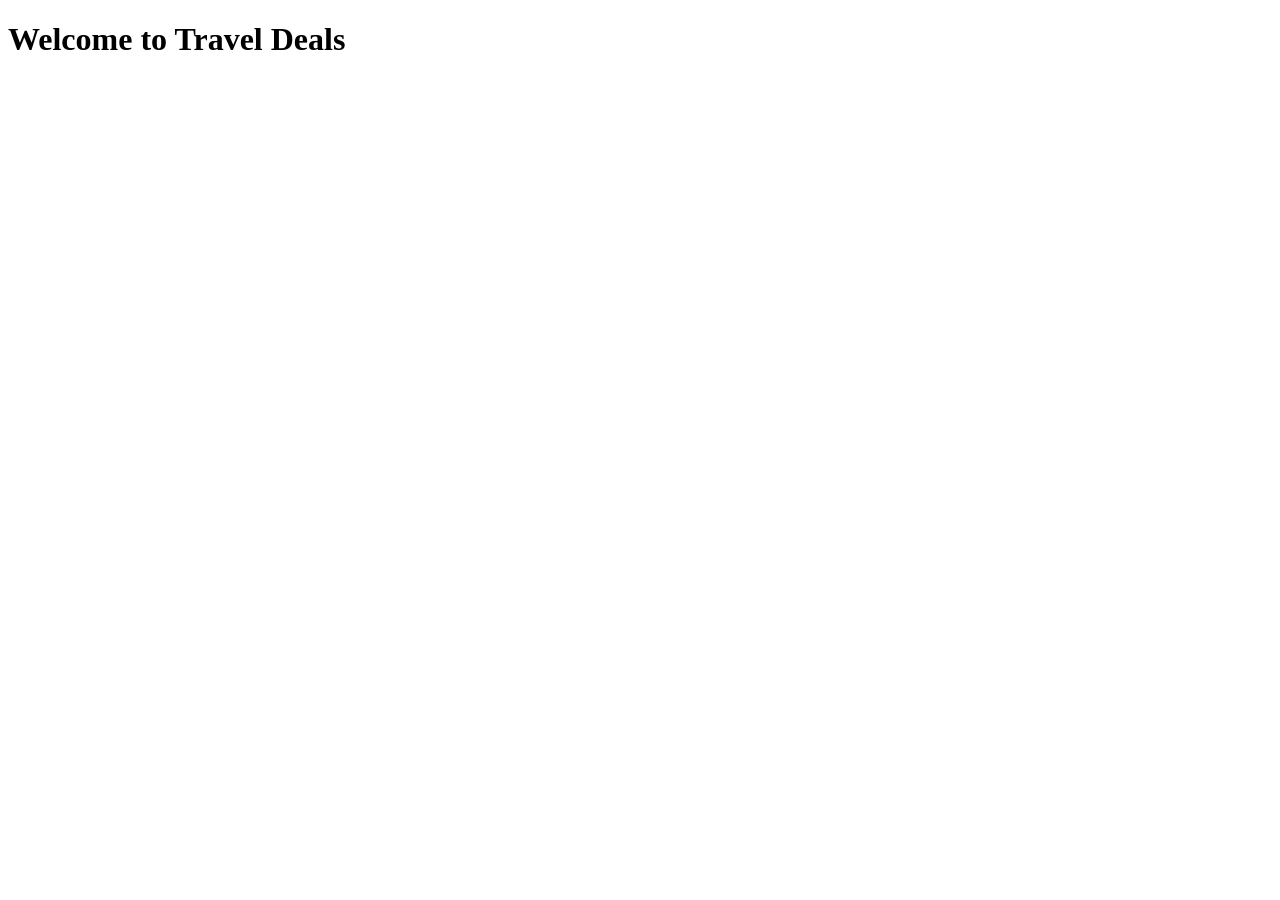
==== index.html @ 5e932df3 "init" ====
<!doctype html>
<html lang="en">
  <head>
    <meta charset="UTF-8" />
    <meta name="viewport" content="width=device-width, initial-scale=1.0" />
    <title>Travel Deals</title>
  </head>
  <body>
    <h1>Welcome to Travel Deals</h1>
  </body>
</html>
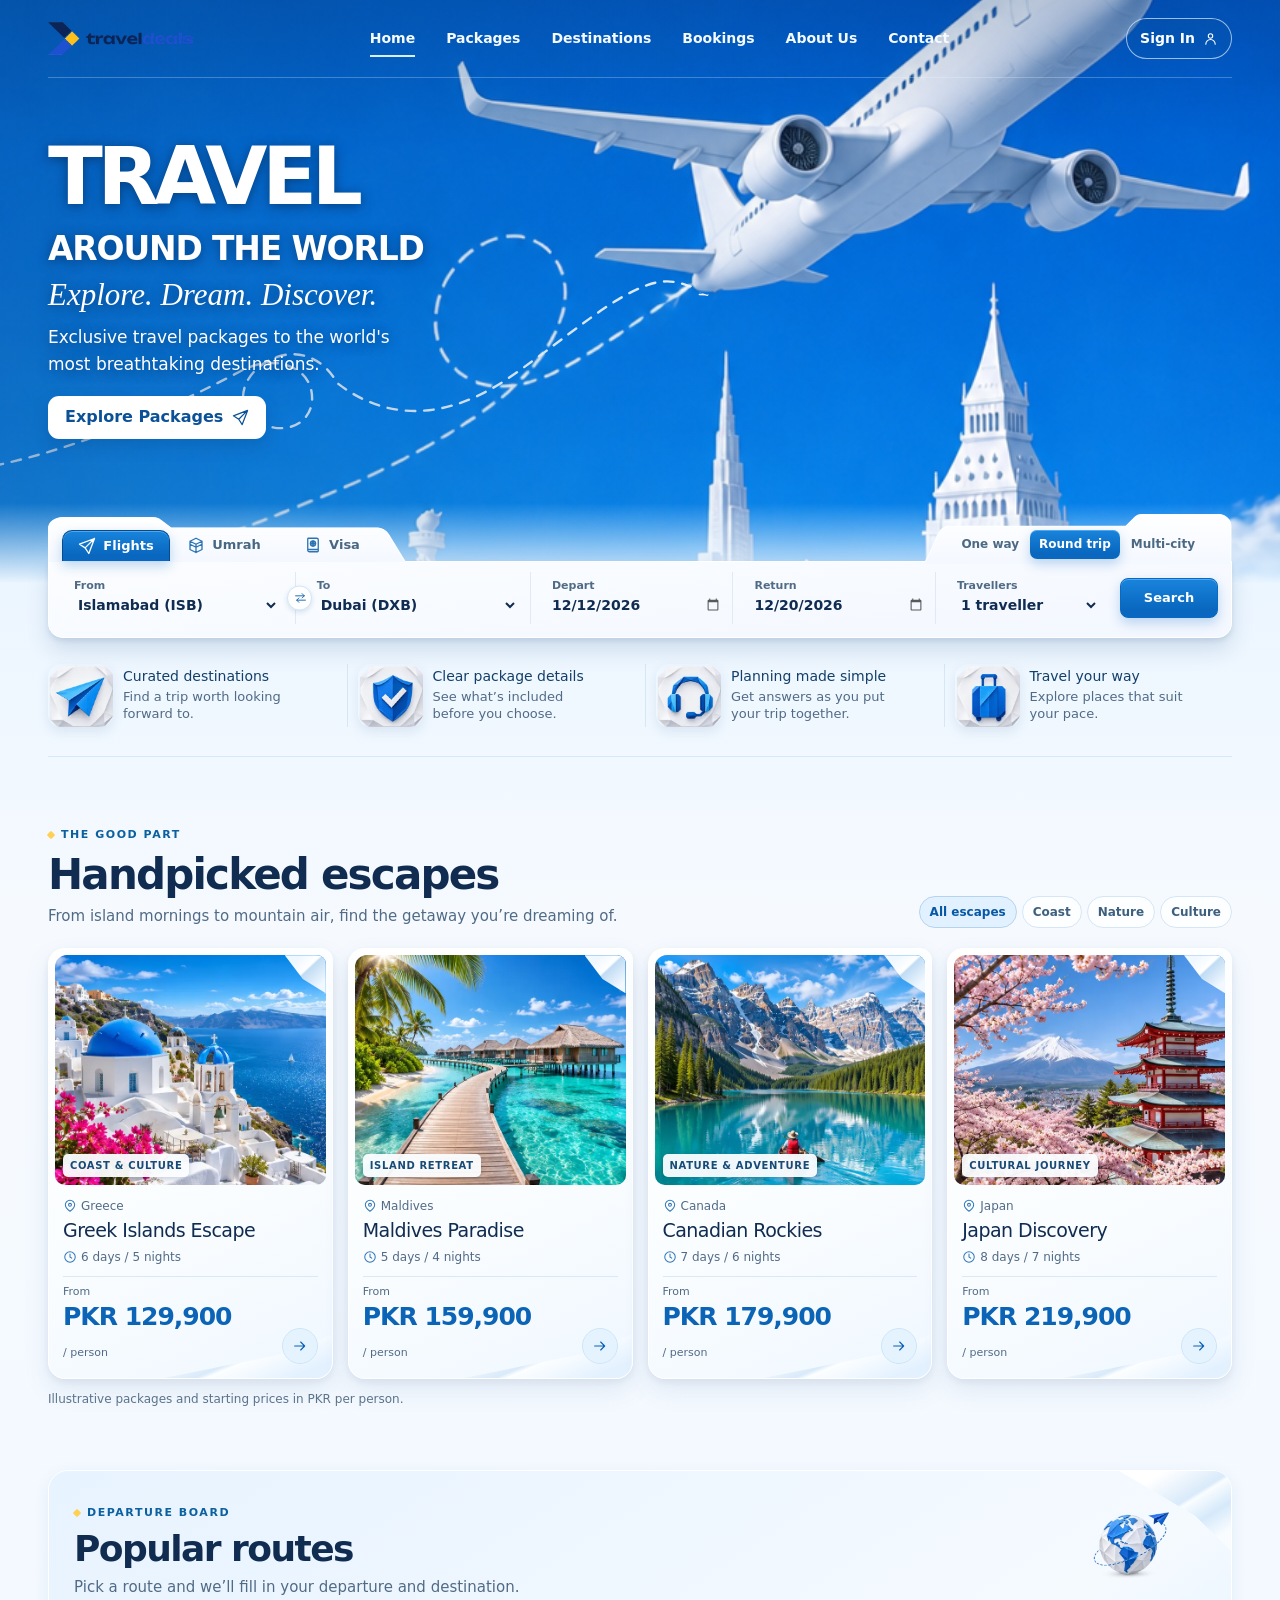
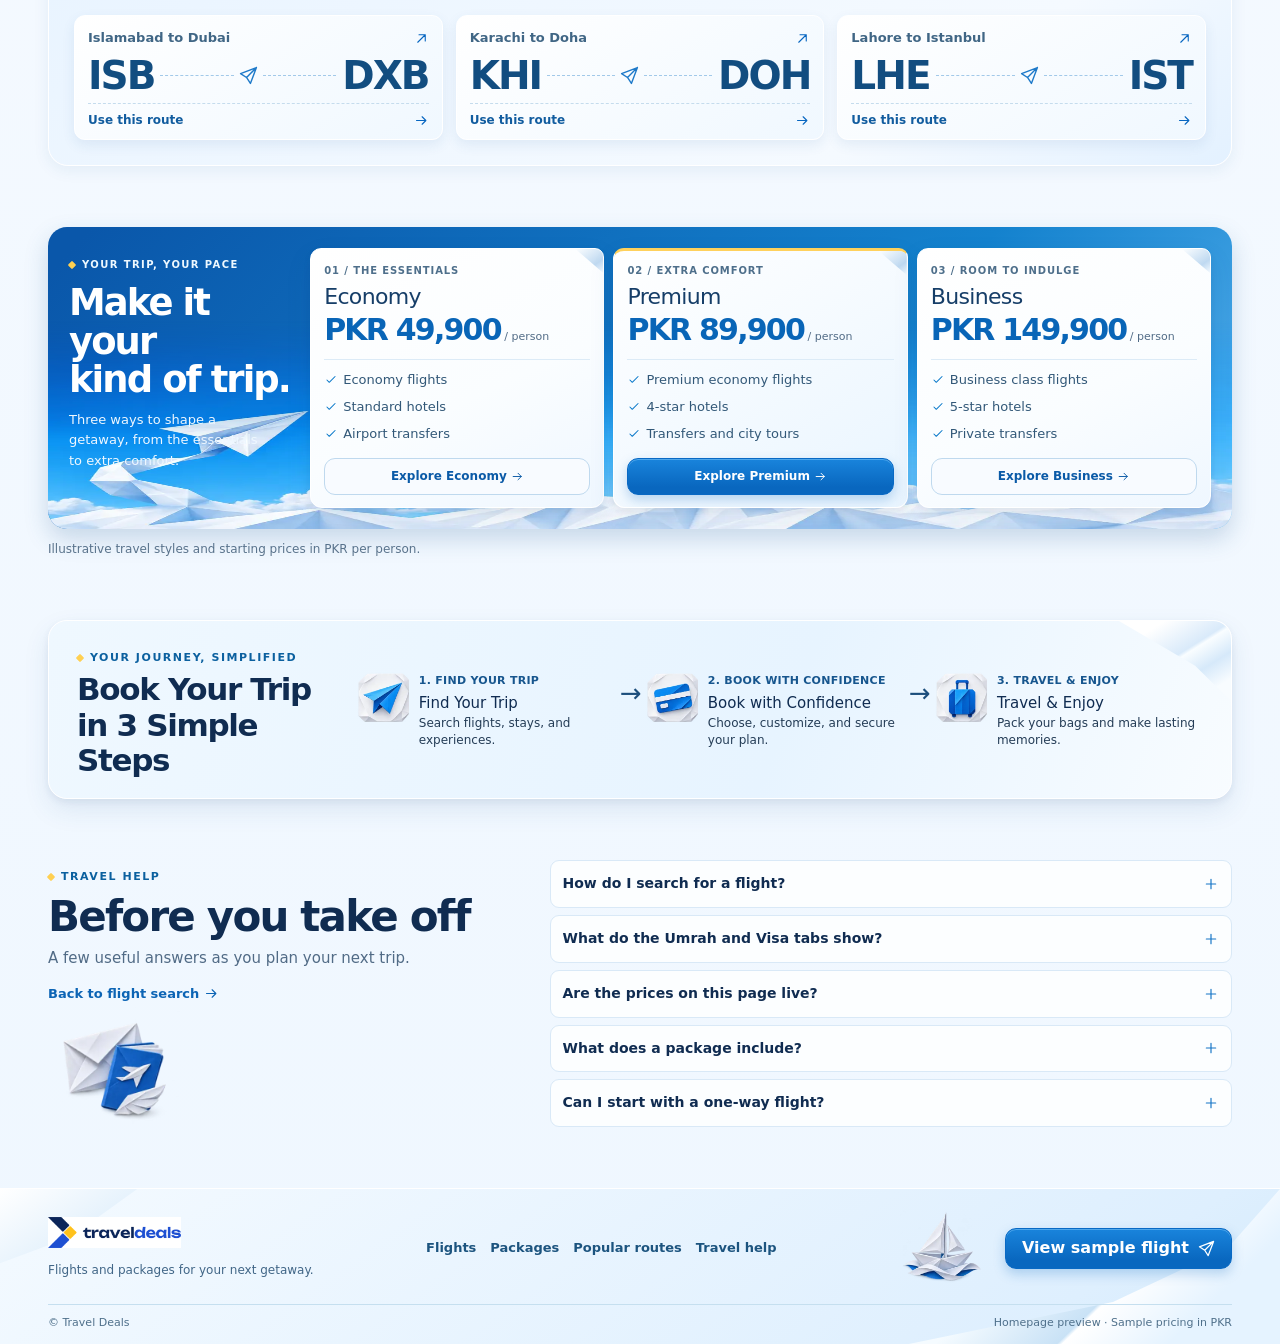
==== commit 0a8b2a7c: "updated homepage" ====
--- a/index.html
+++ b/index.html
@@ -1,11 +1,1525 @@
 <!doctype html>
 <html lang="en">
   <head>
-    <meta charset="UTF-8" />
-    <meta name="viewport" content="width=device-width, initial-scale=1.0" />
-    <title>Travel Deals</title>
+    <meta charset="utf-8" />
+    <meta name="viewport" content="width=device-width, initial-scale=1" />
+    <meta name="theme-color" content="#0756ad" />
+    <meta
+      name="description"
+      content="Search flights, plan an Umrah trip and preview a visa enquiry with Travel Deals."
+    />
+    <title>Travel Deals | Travel beyond the ordinary</title>
+    <link
+      rel="icon"
+      href="/images/travel-deals/mark.svg"
+      type="image/svg+xml"
+    />
+    <link
+      href="https://cdn.jsdelivr.net/npm/bootstrap@5.3.3/dist/css/bootstrap.min.css"
+      rel="stylesheet"
+    />
+    <link rel="stylesheet" href="/css/index.css" />
   </head>
   <body>
-    <h1>Welcome to Travel Deals</h1>
+    <svg class="sprite" xmlns="http://www.w3.org/2000/svg" aria-hidden="true">
+      <symbol id="i-plane" viewBox="0 0 24 24">
+        <path d="M22 2 9.5 14.5M22 2l-7.6 20-4.9-7.5L2 9.6 22 2Z" />
+      </symbol>
+      <symbol id="i-arrow" viewBox="0 0 24 24">
+        <path d="M4 12h15m-6-6 6 6-6 6" />
+      </symbol>
+      <symbol id="i-diagonal" viewBox="0 0 24 24">
+        <path d="M6 18 18 6M8 6h10v10" />
+      </symbol>
+      <symbol id="i-pin" viewBox="0 0 24 24">
+        <path d="M20 10c0 6-8 11-8 11S4 16 4 10a8 8 0 1 1 16 0Z" />
+        <circle cx="12" cy="10" r="2.5" />
+      </symbol>
+      <symbol id="i-umrah" viewBox="0 0 24 24">
+        <path
+          d="m4 7 8-4 8 4v11l-8 4-8-4V7Zm0 0 8 4 8-4m-8 4v11M4 11l8 4 8-4"
+        />
+      </symbol>
+      <symbol id="i-passport" viewBox="0 0 24 24">
+        <path
+          d="M6 3h11a2 2 0 0 1 2 2v15a1 1 0 0 1-1 1H7a2 2 0 0 1-2-2V4a1 1 0 0 1 1-1Zm-1 15h14"
+        />
+        <circle cx="12" cy="10" r="3.4" />
+        <path
+          d="M8.6 10h6.8m-3.4-3.4a5.2 5.2 0 0 0 0 6.8 5.2 5.2 0 0 0 0-6.8Z"
+        />
+      </symbol>
+      <symbol id="i-moon" viewBox="0 0 24 24">
+        <path d="M20.5 14.1A8.7 8.7 0 0 1 10 3.5 8.9 8.9 0 1 0 20.5 14.1Z" />
+      </symbol>
+      <symbol id="i-calendar" viewBox="0 0 24 24">
+        <rect x="3" y="5" width="18" height="16" rx="3" />
+        <path d="M16 3v4M8 3v4M3 10h18m-12 5h6" />
+      </symbol>
+      <symbol id="i-users" viewBox="0 0 24 24">
+        <circle cx="10" cy="8" r="3" />
+        <path
+          d="M4 20v-2a6 6 0 0 1 12 0v2M17 5a3 3 0 0 1 0 6m2 3a4 4 0 0 1 2 3.5V20"
+        />
+      </symbol>
+      <symbol id="i-swap" viewBox="0 0 24 24">
+        <path d="M3 8h16m-4-4 4 4-4 4m6 4H5m4 4-4-4 4-4" />
+      </symbol>
+      <symbol id="i-search" viewBox="0 0 24 24">
+        <circle cx="10.5" cy="10.5" r="6.5" />
+        <path d="m16 16 4.5 4.5" />
+      </symbol>
+      <symbol id="i-chevron" viewBox="0 0 24 24">
+        <path d="m6 9 6 6 6-6" />
+      </symbol>
+      <symbol id="i-check" viewBox="0 0 24 24">
+        <path d="m5 12 4 4L19 6" />
+      </symbol>
+      <symbol id="i-menu" viewBox="0 0 24 24">
+        <path d="M4 6h16M4 12h16M4 18h16" />
+      </symbol>
+      <symbol id="i-close" viewBox="0 0 24 24">
+        <path d="m6 6 12 12M18 6 6 18" />
+      </symbol>
+      <symbol id="i-clock" viewBox="0 0 24 24">
+        <circle cx="12" cy="12" r="9" />
+        <path d="M12 7v5l3 2" />
+      </symbol>
+      <symbol id="i-plus" viewBox="0 0 24 24">
+        <path d="M12 5v14M5 12h14" />
+      </symbol>
+    </svg>
+
+    <a class="skip-link" href="#flight-search">Skip to travel search</a>
+    <main id="top">
+      <!-- Bootstrap 5 Responsive Sticky Navbar (No JS) -->
+      <nav
+        class="navbar navbar-expand-lg sticky-top travel-navbar"
+        id="site-navbar"
+        aria-label="Main navigation"
+      >
+        <div class="wrap navbar-container">
+          <a
+            class="navbar-brand header-brand"
+            href="#top"
+            aria-label="Travel Around the World home"
+          >
+            <img src="/images/travel-deals/logo.png" alt="" />
+          </a>
+
+          <!-- Checkbox for CSS-only Toggle (No JS) -->
+          <input
+            type="checkbox"
+            id="navbarToggleState"
+            class="navbar-toggle-state"
+            aria-hidden="true"
+          />
+
+          <!-- Mobile Action Controls: Sign In + Hamburger (Hidden on Web d-lg-none) -->
+          <div
+            class="mobile-actions d-flex align-items-center gap-2 d-lg-none ms-auto"
+          >
+            <a class="header-cta mobile-cta" href="#flight-search">
+              Sign In
+              <svg
+                class="icon"
+                aria-hidden="true"
+                focusable="false"
+                viewBox="0 0 24 24"
+              >
+                <circle cx="12" cy="8" r="3.5" />
+                <path d="M4.5 21a7.5 7.5 0 0 1 15 0" />
+              </svg>
+            </a>
+            <label
+              for="navbarToggleState"
+              class="navbar-toggler"
+              aria-label="Toggle navigation"
+            >
+              <svg class="icon icon-menu" aria-hidden="true" focusable="false">
+                <use href="#i-menu" />
+              </svg>
+              <svg class="icon icon-close" aria-hidden="true" focusable="false">
+                <use href="#i-close" />
+              </svg>
+            </label>
+          </div>
+
+          <!-- Web View Menu (Collapsed on mobile, expanded on desktop d-lg-flex) -->
+          <div
+            class="navbar-collapse-wrapper collapse navbar-collapse"
+            id="travelNavbarCollapse"
+          >
+            <ul class="navbar-nav mx-auto" id="sticky-nav">
+              <li class="nav-item">
+                <a class="nav-link nav-home" href="#top" aria-current="page"
+                  >Home</a
+                >
+              </li>
+              <li class="nav-item">
+                <a class="nav-link" href="#packages">Packages</a>
+              </li>
+              <li class="nav-item">
+                <a class="nav-link" href="#packages">Destinations</a>
+              </li>
+              <li class="nav-item">
+                <a class="nav-link" href="#flight-search">Bookings</a>
+              </li>
+              <li class="nav-item">
+                <a class="nav-link" href="#travel-help">About Us</a>
+              </li>
+              <li class="nav-item">
+                <a class="nav-link" href="#contact">Contact</a>
+              </li>
+            </ul>
+
+            <!-- Desktop Sign In Button (Hidden on Mobile d-none d-lg-inline-flex) -->
+            <a
+              class="header-cta desktop-cta d-none d-lg-inline-flex"
+              href="#flight-search"
+            >
+              Sign In
+              <svg
+                class="icon"
+                aria-hidden="true"
+                focusable="false"
+                viewBox="0 0 24 24"
+              >
+                <circle cx="12" cy="8" r="3.5" />
+                <path d="M4.5 21a7.5 7.5 0 0 1 15 0" />
+              </svg>
+            </a>
+          </div>
+        </div>
+      </nav>
+      <div id="site-header">
+        <section class="hero" aria-labelledby="hero-title">
+          <picture class="hero-art"
+            ><source media="(max-width: 650px)" srcset="/images/2.png" />
+            <source media="(min-width: 651px)" srcset="/images/hero-desktop-wide.png" />
+            <img src="/images/3.png" alt="" fetchpriority="high"
+          /></picture>
+          <header
+            class="site-header wrap d-none d-lg-flex"
+            aria-label="Main navigation"
+          >
+            <a
+              class="brand header-brand"
+              href="#top"
+              aria-label="Travel Around the World home"
+            >
+              <img src="/images/travel-deals/logo.png" alt="" />
+            </a>
+            <nav class="nav" id="main-nav" aria-label="Main navigation">
+              <a href="#top" class="nav-home" aria-current="page">Home</a>
+              <a href="#packages">Packages</a>
+              <a href="#packages">Destinations</a>
+              <a href="#flight-search">Bookings</a>
+              <a href="#travel-help">About Us</a>
+              <a href="#contact">Contact</a>
+            </nav>
+            <a class="header-cta" href="#flight-search">
+              Sign In
+              <svg
+                class="icon"
+                aria-hidden="true"
+                focusable="false"
+                viewBox="0 0 24 24"
+              >
+                <circle cx="12" cy="8" r="3.5" />
+                <path d="M4.5 21a7.5 7.5 0 0 1 15 0" />
+              </svg>
+            </a>
+          </header>
+          <div class="hero-copy wrap">
+            <h1 id="hero-title">TRAVEL</h1>
+            <h2>AROUND THE WORLD</h2>
+            <p class="hero-script">Explore. Dream. Discover.</p>
+            <p class="hero-description">
+              Exclusive travel packages to the world's most breathtaking
+              destinations.
+            </p>
+            <a href="#packages" class="button button-white hero-cta"
+              >Explore Packages
+              <svg class="icon" aria-hidden="true"><use href="#i-plane" /></svg
+            ></a>
+          </div>
+        </section>
+      </div>
+
+      <section
+        class="booking wrap"
+        id="flight-search"
+        aria-labelledby="search-title"
+      >
+        <h2 id="search-title" class="visually-hidden">Travel search</h2>
+        <div class="booking-card paper">
+          <div class="booking-top">
+            <input
+              class="service-radio visually-hidden"
+              type="radio"
+              name="service"
+              id="service-flights"
+              checked
+            />
+            <input
+              class="service-radio visually-hidden"
+              type="radio"
+              name="service"
+              id="service-umrah"
+            />
+            <input
+              class="service-radio visually-hidden"
+              type="radio"
+              name="service"
+              id="service-visa"
+            />
+            <div class="service-tabs" aria-label="Travel services">
+              <label class="service-tab" for="service-flights">
+                <svg class="icon" aria-hidden="true" focusable="false">
+                  <use href="#i-plane" /></svg
+                ><span>Flights</span>
+              </label>
+              <label class="service-tab" for="service-umrah">
+                <svg class="icon" aria-hidden="true" focusable="false">
+                  <use href="#i-umrah" /></svg
+                ><span>Umrah</span>
+              </label>
+              <label class="service-tab" for="service-visa">
+                <svg class="icon" aria-hidden="true" focusable="false">
+                  <use href="#i-passport" /></svg
+                ><span>Visa</span>
+              </label>
+            </div>
+            <fieldset class="trip-toggle" id="flight-trip-type">
+              <legend class="visually-hidden">Trip type</legend>
+              <label
+                ><input
+                  type="radio"
+                  name="trip"
+                  value="oneway"
+                  form="flight-form"
+                /><span>One way</span></label
+              >
+              <label
+                ><input
+                  type="radio"
+                  name="trip"
+                  value="round"
+                  form="flight-form"
+                  checked
+                /><span>Round trip</span></label
+              >
+              <label
+                ><input
+                  type="radio"
+                  name="trip"
+                  value="multicity"
+                  form="flight-form"
+                /><span>Multi-city</span></label
+              >
+            </fieldset>
+            <p class="service-note" id="service-note" hidden></p>
+          </div>
+          <div id="panel-flights">
+            <form
+              id="flight-form"
+              class="booking-fields"
+              aria-label="Flight search"
+            >
+              <div class="field-shell origin">
+                <label class="field" for="from">
+                  <svg
+                    class="icon field-icon"
+                    aria-hidden="true"
+                    focusable="false"
+                  >
+                    <use href="#i-pin" />
+                  </svg>
+                  <span class="field-copy"
+                    ><span>From</span
+                    ><select
+                      id="from"
+                      name="from"
+                      aria-describedby="search-error"
+                      required
+                    >
+                      <option value="ISB" selected>Islamabad (ISB)</option>
+                      <option value="KHI">Karachi (KHI)</option>
+                      <option value="LHE">Lahore (LHE)</option>
+                      <option value="DXB">Dubai (DXB)</option>
+                      <option value="IST">Istanbul (IST)</option>
+                      <option value="DOH">Doha (DOH)</option>
+                      <option value="ATH">Athens (ATH)</option>
+                      <option value="MLE">Malé (MLE)</option>
+                      <option value="YYC">Calgary (YYC)</option>
+                      <option value="HND">Tokyo (HND)</option>
+                    </select></span
+                  >
+                </label>
+                <button
+                  class="swap"
+                  type="button"
+                  aria-label="Swap origin and destination"
+                  title="Swap origin and destination"
+                >
+                  <svg class="icon" aria-hidden="true" focusable="false">
+                    <use href="#i-swap" />
+                  </svg>
+                </button>
+              </div>
+              <label class="field destination" for="to">
+                <svg
+                  class="icon field-icon"
+                  aria-hidden="true"
+                  focusable="false"
+                >
+                  <use href="#i-pin" />
+                </svg>
+                <span class="field-copy"
+                  ><span>To</span
+                  ><select
+                    id="to"
+                    name="to"
+                    aria-describedby="search-error"
+                    required
+                  >
+                    <option value="ISB">Islamabad (ISB)</option>
+                    <option value="KHI">Karachi (KHI)</option>
+                    <option value="LHE">Lahore (LHE)</option>
+                    <option value="DXB" selected>Dubai (DXB)</option>
+                    <option value="IST">Istanbul (IST)</option>
+                    <option value="DOH">Doha (DOH)</option>
+                    <option value="ATH">Athens (ATH)</option>
+                    <option value="MLE">Malé (MLE)</option>
+                    <option value="YYC">Calgary (YYC)</option>
+                    <option value="HND">Tokyo (HND)</option>
+                  </select></span
+                >
+              </label>
+              <label class="field depart" for="depart">
+                <svg
+                  class="icon field-icon"
+                  aria-hidden="true"
+                  focusable="false"
+                >
+                  <use href="#i-calendar" />
+                </svg>
+                <span class="field-copy"
+                  ><span>Depart</span
+                  ><input
+                    id="depart"
+                    type="date"
+                    name="depart"
+                    value="2026-12-12"
+                    required
+                /></span>
+              </label>
+              <label class="field return" id="flight-return-field" for="return">
+                <svg
+                  class="icon field-icon"
+                  aria-hidden="true"
+                  focusable="false"
+                >
+                  <use href="#i-calendar" />
+                </svg>
+                <span class="field-copy"
+                  ><span>Return</span
+                  ><input
+                    id="return"
+                    type="date"
+                    name="return"
+                    value="2026-12-20"
+                    required
+                /></span>
+              </label>
+              <label class="field travellers" for="travellers">
+                <svg
+                  class="icon field-icon"
+                  aria-hidden="true"
+                  focusable="false"
+                >
+                  <use href="#i-users" />
+                </svg>
+                <span class="field-copy"
+                  ><span>Travellers</span
+                  ><select id="travellers" name="travellers">
+                    <option value="1" selected>1 traveller</option>
+                    <option value="2">2 travellers</option>
+                    <option value="3">3 travellers</option>
+                    <option value="4">4 travellers</option>
+                    <option value="5">5 travellers</option>
+                    <option value="6">6 travellers</option>
+                  </select></span
+                >
+              </label>
+              <button class="button button-blue search-button" type="submit">
+                <svg class="icon" aria-hidden="true" focusable="false">
+                  <use href="#i-search" /></svg
+                ><span>Search</span>
+              </button>
+            </form>
+            <div class="multi-city" id="multi-city-fields">
+              <div class="multi-city-heading">
+                <strong
+                  ><span id="flight-count" aria-live="polite">2</span> flights selected</strong
+                ><span>Multi-city route · Up to 6 flights</span>
+              </div>
+              <div id="multi-city-list">
+                <section class="multi-flight" aria-labelledby="flight2-title">
+                  <h3 class="multi-flight-title" id="flight2-title">Flight 2</h3>
+                  <div class="multi-flight-fields">
+                    <label class="multi-field"
+                      ><span>From</span
+                      ><select name="flight2-from" form="flight-form">
+                        <option>Dubai (DXB)</option>
+                        <option>Islamabad (ISB)</option>
+                        <option>Karachi (KHI)</option>
+                        <option>Lahore (LHE)</option>
+                        <option>Doha (DOH)</option>
+                        <option>Istanbul (IST)</option>
+                      </select></label
+                    >
+                    <label class="multi-field"
+                      ><span>To</span
+                      ><select name="flight2-to" form="flight-form">
+                        <option>Islamabad (ISB)</option>
+                        <option>Dubai (DXB)</option>
+                        <option>Karachi (KHI)</option>
+                        <option>Lahore (LHE)</option>
+                        <option>Doha (DOH)</option>
+                        <option>Istanbul (IST)</option>
+                      </select></label
+                    >
+                    <label class="multi-field"
+                      ><span>Depart</span
+                      ><input
+                        type="date"
+                        name="flight2-date"
+                        value="2026-12-20"
+                        form="flight-form"
+                    /></label>
+                    <label class="multi-field cabin-field"
+                      ><span>Cabin class</span
+                      ><select name="flight2-cabin" form="flight-form">
+                        <option>Economy</option>
+                        <option>Premium economy</option>
+                        <option>Business</option>
+                        <option>First class</option>
+                      </select></label
+                    >
+                    <div class="multi-flight-actions">
+                      <button class="multi-action add-flight" type="button">
+                        ＋ Add flight</button
+                      ><button class="multi-action remove-flight" type="button">
+                        Remove flight
+                      </button>
+                    </div>
+                  </div>
+                </section>
+              </div>
+              <button class="button button-blue multi-search" type="button">
+                Search flights
+              </button>
+            </div>
+            <template id="multi-flight-template">
+              <section class="multi-flight">
+                <h3 class="multi-flight-title"></h3>
+                <div class="multi-flight-fields">
+                  <label class="multi-field">
+                    <span>From</span>
+                    <select data-field="from" form="flight-form">
+                      <option>Islamabad (ISB)</option>
+                      <option>Dubai (DXB)</option>
+                      <option>Karachi (KHI)</option>
+                      <option>Lahore (LHE)</option>
+                      <option>Doha (DOH)</option>
+                      <option>Istanbul (IST)</option>
+                    </select>
+                  </label>
+                  <label class="multi-field">
+                    <span>To</span>
+                    <select data-field="to" form="flight-form">
+                      <option>Dubai (DXB)</option>
+                      <option>Islamabad (ISB)</option>
+                      <option>Karachi (KHI)</option>
+                      <option>Lahore (LHE)</option>
+                      <option>Doha (DOH)</option>
+                      <option>Istanbul (IST)</option>
+                    </select>
+                  </label>
+                  <label class="multi-field">
+                    <span>Depart</span>
+                    <input data-field="date" type="date" form="flight-form" />
+                  </label>
+                  <label class="multi-field cabin-field">
+                    <span>Cabin class</span>
+                    <select data-field="cabin" form="flight-form">
+                      <option>Economy</option>
+                      <option>Premium economy</option>
+                      <option>Business</option>
+                      <option>First class</option>
+                    </select>
+                  </label>
+                  <div class="multi-flight-actions">
+                    <button class="multi-action add-flight" type="button">＋ Add flight</button>
+                    <button class="multi-action remove-flight" type="button">Remove flight</button>
+                  </div>
+                </div>
+              </section>
+            </template>
+            <p class="search-error" id="search-error" role="alert" hidden></p>
+          </div>
+
+          <div id="panel-umrah">
+            <form
+              id="umrah-form"
+              class="booking-fields"
+              aria-label="Umrah trip search"
+            >
+              <label class="field origin" for="umrah-from">
+                <svg
+                  class="icon field-icon"
+                  aria-hidden="true"
+                  focusable="false"
+                >
+                  <use href="#i-pin" />
+                </svg>
+                <span class="field-copy"
+                  ><span>From</span
+                  ><select id="umrah-from" name="origin" required>
+                    <option value="ISB">Islamabad (ISB)</option>
+                    <option value="KHI">Karachi (KHI)</option>
+                    <option value="LHE">Lahore (LHE)</option>
+                  </select></span
+                >
+              </label>
+              <label class="field destination" for="umrah-arrival">
+                <svg
+                  class="icon field-icon"
+                  aria-hidden="true"
+                  focusable="false"
+                >
+                  <use href="#i-pin" />
+                </svg>
+                <span class="field-copy"
+                  ><span>Arrive in</span
+                  ><select id="umrah-arrival" name="arrival" required>
+                    <option value="Jeddah">Jeddah (JED)</option>
+                    <option value="Madinah">Madinah (MED)</option>
+                  </select></span
+                >
+              </label>
+              <label class="field depart" for="umrah-depart">
+                <svg
+                  class="icon field-icon"
+                  aria-hidden="true"
+                  focusable="false"
+                >
+                  <use href="#i-calendar" />
+                </svg>
+                <span class="field-copy"
+                  ><span>Depart</span
+                  ><input
+                    id="umrah-depart"
+                    type="date"
+                    name="departure"
+                    required
+                /></span>
+              </label>
+              <label class="field return" for="umrah-nights">
+                <svg
+                  class="icon field-icon"
+                  aria-hidden="true"
+                  focusable="false"
+                >
+                  <use href="#i-moon" />
+                </svg>
+                <span class="field-copy"
+                  ><span>Duration</span
+                  ><select id="umrah-nights" name="nights">
+                    <option value="7">7 nights</option>
+                    <option value="10">10 nights</option>
+                    <option value="14">14 nights</option>
+                  </select></span
+                >
+              </label>
+              <label class="field travellers" for="umrah-travellers">
+                <svg
+                  class="icon field-icon"
+                  aria-hidden="true"
+                  focusable="false"
+                >
+                  <use href="#i-users" />
+                </svg>
+                <span class="field-copy"
+                  ><span>Travellers</span
+                  ><select id="umrah-travellers" name="travellers">
+                    <option value="1">1 traveller</option>
+                    <option value="2">2 travellers</option>
+                    <option value="3">3 travellers</option>
+                    <option value="4">4 travellers</option>
+                    <option value="5">5 travellers</option>
+                    <option value="6">6 travellers</option>
+                  </select></span
+                >
+              </label>
+              <button class="button button-blue search-button" type="submit">
+                <svg class="icon" aria-hidden="true" focusable="false">
+                  <use href="#i-search" /></svg
+                ><span>Search Umrah</span>
+              </button>
+            </form>
+          </div>
+
+          <div id="panel-visa">
+            <form
+              id="visa-form"
+              class="booking-fields"
+              aria-label="Visa enquiry search"
+            >
+              <label class="field origin" for="visa-passport">
+                <svg
+                  class="icon field-icon"
+                  aria-hidden="true"
+                  focusable="false"
+                >
+                  <use href="#i-passport" />
+                </svg>
+                <span class="field-copy"
+                  ><span>Passport country</span
+                  ><select id="visa-passport" name="passport" required>
+                    <option>Pakistan</option>
+                    <option>Bangladesh</option>
+                    <option>India</option>
+                    <option>United Kingdom</option>
+                  </select></span
+                >
+              </label>
+              <label class="field destination" for="visa-destination">
+                <svg
+                  class="icon field-icon"
+                  aria-hidden="true"
+                  focusable="false"
+                >
+                  <use href="#i-pin" />
+                </svg>
+                <span class="field-copy"
+                  ><span>Destination</span
+                  ><select id="visa-destination" name="destination" required>
+                    <option value="United Arab Emirates">UAE</option>
+                    <option>Saudi Arabia</option>
+                    <option>Türkiye</option>
+                    <option>United Kingdom</option>
+                  </select></span
+                >
+              </label>
+              <label class="field depart" for="visa-date">
+                <svg
+                  class="icon field-icon"
+                  aria-hidden="true"
+                  focusable="false"
+                >
+                  <use href="#i-calendar" />
+                </svg>
+                <span class="field-copy"
+                  ><span>Travel date</span
+                  ><input id="visa-date" type="date" name="departure" required
+                /></span>
+              </label>
+              <label class="field return" for="visa-type">
+                <svg
+                  class="icon field-icon"
+                  aria-hidden="true"
+                  focusable="false"
+                >
+                  <use href="#i-passport" />
+                </svg>
+                <span class="field-copy"
+                  ><span>Purpose of visit</span
+                  ><select id="visa-type" name="purpose">
+                    <option>Tourism</option>
+                    <option>Business</option>
+                    <option>Transit</option>
+                  </select></span
+                >
+              </label>
+              <label class="field travellers" for="visa-applicants">
+                <svg
+                  class="icon field-icon"
+                  aria-hidden="true"
+                  focusable="false"
+                >
+                  <use href="#i-users" />
+                </svg>
+                <span class="field-copy"
+                  ><span>Applicants</span
+                  ><select id="visa-applicants" name="applicants">
+                    <option value="1">1 applicant</option>
+                    <option value="2">2 applicants</option>
+                    <option value="3">3 applicants</option>
+                    <option value="4">4 applicants</option>
+                    <option value="5">5 applicants</option>
+                    <option value="6">6 applicants</option>
+                  </select></span
+                >
+              </label>
+              <button class="button button-blue search-button" type="submit">
+                <svg class="icon" aria-hidden="true" focusable="false">
+                  <use href="#i-search" /></svg
+                ><span>Search visa</span>
+              </button>
+            </form>
+          </div>
+        </div>
+        <section
+          class="search-results paper"
+          id="search-results"
+          aria-labelledby="result-title"
+          hidden
+        >
+          <div class="section-kicker" id="result-kicker">FLIGHT PREVIEW</div>
+          <h3 id="result-title" tabindex="-1"></h3>
+          <p id="result-description"></p>
+          <div class="result-price" id="result-price" hidden></div>
+          <a class="text-link" id="result-routes" href="#routes"
+            >Explore popular routes
+            <svg class="icon" aria-hidden="true" focusable="false">
+              <use href="#i-arrow" /></svg
+          ></a>
+        </section>
+      </section>
+
+      <section class="benefits wrap" aria-label="Plan with Travel Deals">
+        <article>
+          <img
+            src="/images/travel-deals/icon-plane.webp"
+            alt=""
+            width="66"
+            height="64"
+          />
+          <div>
+            <h3>Curated destinations</h3>
+            <p>Find a trip worth looking forward to.</p>
+          </div>
+        </article>
+        <article>
+          <img
+            src="/images/travel-deals/icon-shield.webp"
+            alt=""
+            width="66"
+            height="64"
+          />
+          <div>
+            <h3>Clear package details</h3>
+            <p>See what’s included before you choose.</p>
+          </div>
+        </article>
+        <article>
+          <img
+            src="/images/travel-deals/icon-headset.webp"
+            alt=""
+            width="66"
+            height="64"
+          />
+          <div>
+            <h3>Planning made simple</h3>
+            <p>Get answers as you put your trip together.</p>
+          </div>
+        </article>
+        <article>
+          <img
+            src="/images/travel-deals/icon-suitcase.webp"
+            alt=""
+            width="66"
+            height="64"
+          />
+          <div>
+            <h3>Travel your way</h3>
+            <p>Explore places that suit your pace.</p>
+          </div>
+        </article>
+      </section>
+
+      <section
+        class="section wrap"
+        id="packages"
+        aria-labelledby="packages-title"
+      >
+        <div class="section-head">
+          <div>
+            <p class="section-kicker"><span></span> THE GOOD PART</p>
+            <h2 id="packages-title">Handpicked escapes</h2>
+            <p>
+              From island mornings to mountain air, find the getaway you’re
+              dreaming of.
+            </p>
+          </div>
+          <div
+            class="package-filters"
+            role="group"
+            aria-label="Filter destinations"
+          >
+            <button type="button" data-filter="all" aria-pressed="true">
+              All escapes
+            </button>
+            <button type="button" data-filter="coast" aria-pressed="false">
+              Coast
+            </button>
+            <button type="button" data-filter="nature" aria-pressed="false">
+              Nature
+            </button>
+            <button type="button" data-filter="culture" aria-pressed="false">
+              Culture
+            </button>
+          </div>
+        </div>
+        <p id="package-status" class="visually-hidden" role="status"></p>
+        <div class="package-grid">
+          <article class="package-card paper" data-category="coast culture">
+            <div class="package-photo">
+              <img
+                src="/images/travel-deals/greece.webp"
+                width="623"
+                height="623"
+                alt="Blue-domed buildings and bougainvillea above the Aegean in Santorini"
+                loading="lazy"
+              /><span class="photo-tag">COAST &amp; CULTURE</span>
+            </div>
+            <div class="package-body">
+              <p class="package-place">
+                <svg class="icon" aria-hidden="true" focusable="false">
+                  <use href="#i-pin" />
+                </svg>
+                Greece
+              </p>
+              <h3>Greek Islands Escape</h3>
+              <p class="package-duration">
+                <svg class="icon" aria-hidden="true" focusable="false">
+                  <use href="#i-clock" />
+                </svg>
+                6 days / 5 nights
+              </p>
+              <div class="package-foot">
+                <div>
+                  <span>From</span><strong>PKR 129,900</strong
+                  ><small> / person</small>
+                </div>
+                <button
+                  class="round-link"
+                  type="button"
+                  data-package="greece"
+                  aria-label="View Greek Islands Escape"
+                >
+                  <svg class="icon" aria-hidden="true" focusable="false">
+                    <use href="#i-arrow" />
+                  </svg>
+                </button>
+              </div>
+            </div>
+          </article>
+          <article class="package-card paper" data-category="coast">
+            <div class="package-photo">
+              <img
+                src="/images/travel-deals/maldives.webp"
+                width="623"
+                height="623"
+                alt="Overwater villas and a palm-lined boardwalk on a turquoise Maldives lagoon"
+                loading="lazy"
+              /><span class="photo-tag">ISLAND RETREAT</span>
+            </div>
+            <div class="package-body">
+              <p class="package-place">
+                <svg class="icon" aria-hidden="true" focusable="false">
+                  <use href="#i-pin" />
+                </svg>
+                Maldives
+              </p>
+              <h3>Maldives Paradise</h3>
+              <p class="package-duration">
+                <svg class="icon" aria-hidden="true" focusable="false">
+                  <use href="#i-clock" />
+                </svg>
+                5 days / 4 nights
+              </p>
+              <div class="package-foot">
+                <div>
+                  <span>From</span><strong>PKR 159,900</strong
+                  ><small> / person</small>
+                </div>
+                <button
+                  class="round-link"
+                  type="button"
+                  data-package="maldives"
+                  aria-label="View Maldives Paradise"
+                >
+                  <svg class="icon" aria-hidden="true" focusable="false">
+                    <use href="#i-arrow" />
+                  </svg>
+                </button>
+              </div>
+            </div>
+          </article>
+          <article class="package-card paper" data-category="nature">
+            <div class="package-photo">
+              <img
+                src="/images/travel-deals/rockies.webp"
+                width="623"
+                height="623"
+                alt="A red canoe on Moraine Lake below the Canadian Rockies"
+                loading="lazy"
+              /><span class="photo-tag">NATURE &amp; ADVENTURE</span>
+            </div>
+            <div class="package-body">
+              <p class="package-place">
+                <svg class="icon" aria-hidden="true" focusable="false">
+                  <use href="#i-pin" />
+                </svg>
+                Canada
+              </p>
+              <h3>Canadian Rockies</h3>
+              <p class="package-duration">
+                <svg class="icon" aria-hidden="true" focusable="false">
+                  <use href="#i-clock" />
+                </svg>
+                7 days / 6 nights
+              </p>
+              <div class="package-foot">
+                <div>
+                  <span>From</span><strong>PKR 179,900</strong
+                  ><small> / person</small>
+                </div>
+                <button
+                  class="round-link"
+                  type="button"
+                  data-package="rockies"
+                  aria-label="View Canadian Rockies"
+                >
+                  <svg class="icon" aria-hidden="true" focusable="false">
+                    <use href="#i-arrow" />
+                  </svg>
+                </button>
+              </div>
+            </div>
+          </article>
+          <article class="package-card paper" data-category="culture nature">
+            <div class="package-photo">
+              <img
+                src="/images/travel-deals/japan.webp"
+                width="623"
+                height="623"
+                alt="Chureito Pagoda, cherry blossoms and Mount Fuji in Japan"
+                loading="lazy"
+              /><span class="photo-tag">CULTURAL JOURNEY</span>
+            </div>
+            <div class="package-body">
+              <p class="package-place">
+                <svg class="icon" aria-hidden="true" focusable="false">
+                  <use href="#i-pin" />
+                </svg>
+                Japan
+              </p>
+              <h3>Japan Discovery</h3>
+              <p class="package-duration">
+                <svg class="icon" aria-hidden="true" focusable="false">
+                  <use href="#i-clock" />
+                </svg>
+                8 days / 7 nights
+              </p>
+              <div class="package-foot">
+                <div>
+                  <span>From</span><strong>PKR 219,900</strong
+                  ><small> / person</small>
+                </div>
+                <button
+                  class="round-link"
+                  type="button"
+                  data-package="japan"
+                  aria-label="View Japan Discovery"
+                >
+                  <svg class="icon" aria-hidden="true" focusable="false">
+                    <use href="#i-arrow" />
+                  </svg>
+                </button>
+              </div>
+            </div>
+          </article>
+        </div>
+        <p class="fine-print">
+          Illustrative packages and starting prices in PKR per person.
+        </p>
+      </section>
+
+      <section
+        class="section wrap route-section"
+        id="routes"
+        aria-labelledby="routes-title"
+      >
+        <div class="section-head">
+          <div>
+            <p class="section-kicker"><span></span> DEPARTURE BOARD</p>
+            <h2 id="routes-title">Popular routes</h2>
+            <p>
+              Pick a route and we’ll fill in your departure and destination.
+            </p>
+          </div>
+          <img
+            class="section-art routes-art"
+            src="/images/travel-deals/paper-globe.webp"
+            width="322"
+            height="315"
+            loading="lazy"
+            alt=""
+          />
+        </div>
+        <div class="route-grid">
+          <button
+            class="route-ticket"
+            type="button"
+            data-route="ISB-DXB"
+            aria-label="Use Islamabad to Dubai in flight search"
+          >
+            <span class="ticket-top"
+              ><span>Islamabad to Dubai</span
+              ><svg class="icon" aria-hidden="true" focusable="false">
+                <use href="#i-diagonal" /></svg
+            ></span>
+            <span class="ticket-code"
+              ><strong>ISB</strong
+              ><span
+                ><svg class="icon" aria-hidden="true" focusable="false">
+                  <use href="#i-plane" /></svg></span
+              ><strong>DXB</strong></span
+            >
+            <span class="ticket-bottom"
+              >Use this route
+              <svg class="icon" aria-hidden="true" focusable="false">
+                <use href="#i-arrow" /></svg
+            ></span>
+          </button>
+          <button
+            class="route-ticket"
+            type="button"
+            data-route="KHI-DOH"
+            aria-label="Use Karachi to Doha in flight search"
+          >
+            <span class="ticket-top"
+              ><span>Karachi to Doha</span
+              ><svg class="icon" aria-hidden="true" focusable="false">
+                <use href="#i-diagonal" /></svg
+            ></span>
+            <span class="ticket-code"
+              ><strong>KHI</strong
+              ><span
+                ><svg class="icon" aria-hidden="true" focusable="false">
+                  <use href="#i-plane" /></svg></span
+              ><strong>DOH</strong></span
+            >
+            <span class="ticket-bottom"
+              >Use this route
+              <svg class="icon" aria-hidden="true" focusable="false">
+                <use href="#i-arrow" /></svg
+            ></span>
+          </button>
+          <button
+            class="route-ticket"
+            type="button"
+            data-route="LHE-IST"
+            aria-label="Use Lahore to Istanbul in flight search"
+          >
+            <span class="ticket-top"
+              ><span>Lahore to Istanbul</span
+              ><svg class="icon" aria-hidden="true" focusable="false">
+                <use href="#i-diagonal" /></svg
+            ></span>
+            <span class="ticket-code"
+              ><strong>LHE</strong
+              ><span
+                ><svg class="icon" aria-hidden="true" focusable="false">
+                  <use href="#i-plane" /></svg></span
+              ><strong>IST</strong></span
+            >
+            <span class="ticket-bottom"
+              >Use this route
+              <svg class="icon" aria-hidden="true" focusable="false">
+                <use href="#i-arrow" /></svg
+            ></span>
+          </button>
+        </div>
+      </section>
+
+      <section
+        class="section wrap"
+        id="travel-styles"
+        aria-labelledby="styles-title"
+      >
+        <div class="style-band">
+          <div class="style-intro">
+            <p class="section-kicker"><span></span> YOUR TRIP, YOUR PACE</p>
+            <h2 id="styles-title">
+              Make it your<br />
+              kind of trip.
+            </h2>
+            <p>
+              Three ways to shape a getaway, from the essentials to extra
+              comfort.
+            </p>
+          </div>
+          <div class="plan-grid">
+            <article class="plan paper">
+              <p class="plan-number">01 / THE ESSENTIALS</p>
+              <h3>Economy</h3>
+              <p class="plan-price">
+                <strong>PKR 49,900</strong><span> / person</span>
+              </p>
+              <ul>
+                <li>
+                  <svg class="icon" aria-hidden="true" focusable="false">
+                    <use href="#i-check" />
+                  </svg>
+                  Economy flights
+                </li>
+                <li>
+                  <svg class="icon" aria-hidden="true" focusable="false">
+                    <use href="#i-check" />
+                  </svg>
+                  Standard hotels
+                </li>
+                <li>
+                  <svg class="icon" aria-hidden="true" focusable="false">
+                    <use href="#i-check" />
+                  </svg>
+                  Airport transfers
+                </li>
+              </ul>
+              <button
+                type="button"
+                class="button button-outline"
+                data-plan="economy"
+              >
+                Explore Economy
+                <svg class="icon" aria-hidden="true" focusable="false">
+                  <use href="#i-arrow" />
+                </svg>
+              </button>
+            </article>
+            <article class="plan paper plan-featured">
+              <p class="plan-number">02 / EXTRA COMFORT</p>
+              <h3>Premium</h3>
+              <p class="plan-price">
+                <strong>PKR 89,900</strong><span> / person</span>
+              </p>
+              <ul>
+                <li>
+                  <svg class="icon" aria-hidden="true" focusable="false">
+                    <use href="#i-check" />
+                  </svg>
+                  Premium economy flights
+                </li>
+                <li>
+                  <svg class="icon" aria-hidden="true" focusable="false">
+                    <use href="#i-check" />
+                  </svg>
+                  4-star hotels
+                </li>
+                <li>
+                  <svg class="icon" aria-hidden="true" focusable="false">
+                    <use href="#i-check" />
+                  </svg>
+                  Transfers and city tours
+                </li>
+              </ul>
+              <button
+                type="button"
+                class="button button-blue"
+                data-plan="premium"
+              >
+                Explore Premium
+                <svg class="icon" aria-hidden="true" focusable="false">
+                  <use href="#i-arrow" />
+                </svg>
+              </button>
+            </article>
+            <article class="plan paper">
+              <p class="plan-number">03 / ROOM TO INDULGE</p>
+              <h3>Business</h3>
+              <p class="plan-price">
+                <strong>PKR 149,900</strong><span> / person</span>
+              </p>
+              <ul>
+                <li>
+                  <svg class="icon" aria-hidden="true" focusable="false">
+                    <use href="#i-check" />
+                  </svg>
+                  Business class flights
+                </li>
+                <li>
+                  <svg class="icon" aria-hidden="true" focusable="false">
+                    <use href="#i-check" />
+                  </svg>
+                  5-star hotels
+                </li>
+                <li>
+                  <svg class="icon" aria-hidden="true" focusable="false">
+                    <use href="#i-check" />
+                  </svg>
+                  Private transfers
+                </li>
+              </ul>
+              <button
+                type="button"
+                class="button button-outline"
+                data-plan="business"
+              >
+                Explore Business
+                <svg class="icon" aria-hidden="true" focusable="false">
+                  <use href="#i-arrow" />
+                </svg>
+              </button>
+            </article>
+          </div>
+        </div>
+        <p class="fine-print">
+          Illustrative travel styles and starting prices in PKR per person.
+        </p>
+      </section>
+
+      <section class="section wrap" id="how-to" aria-labelledby="steps-title">
+        <div class="steps paper">
+          <div class="section-head steps-head">
+            <div>
+              <p class="section-kicker">
+                <span></span> YOUR JOURNEY, SIMPLIFIED
+              </p>
+              <h2 id="steps-title">Book Your Trip<br />in 3 Simple Steps</h2>
+            </div>
+          </div>
+          <ol class="step-grid">
+            <li>
+              <img
+                src="/images/travel-deals/icon-plane.webp"
+                width="60"
+                height="58"
+                loading="lazy"
+                alt=""
+              />
+              <div>
+                <span>1. FIND YOUR TRIP</span>
+                <h3>Find Your Trip</h3>
+                <p>Search flights, stays, and experiences.</p>
+              </div>
+            </li>
+            <li>
+              <img
+                src="/images/travel-deals/icon-card.webp"
+                width="60"
+                height="58"
+                loading="lazy"
+                alt=""
+              />
+              <div>
+                <span>2. BOOK WITH CONFIDENCE</span>
+                <h3>Book with Confidence</h3>
+                <p>Choose, customize, and secure your plan.</p>
+              </div>
+            </li>
+            <li>
+              <img
+                src="/images/travel-deals/icon-suitcase.webp"
+                width="60"
+                height="58"
+                loading="lazy"
+                alt=""
+              />
+              <div>
+                <span>3. TRAVEL &amp; ENJOY</span>
+                <h3>Travel &amp; Enjoy</h3>
+                <p>Pack your bags and make lasting memories.</p>
+              </div>
+            </li>
+          </ol>
+        </div>
+      </section>
+
+      <section
+        class="section wrap help"
+        id="travel-help"
+        aria-labelledby="help-title"
+      >
+        <div class="help-intro">
+          <p class="section-kicker"><span></span> TRAVEL HELP</p>
+          <h2 id="help-title">Before you take off</h2>
+          <p>A few useful answers as you plan your next trip.</p>
+          <a class="text-link" href="#flight-search" data-open-service="flights"
+            >Back to flight search
+            <svg class="icon" aria-hidden="true" focusable="false">
+              <use href="#i-arrow" /></svg
+          ></a>
+          <img
+            class="section-art help-art"
+            src="/images/travel-deals/paper-passport.webp"
+            width="322"
+            height="322"
+            loading="lazy"
+            s
+            alt=""
+          />
+        </div>
+        <div class="faq">
+          <details>
+            <summary>
+              How do I search for a flight?<svg
+                class="icon"
+                aria-hidden="true"
+                focusable="false"
+              >
+                <use href="#i-plus" />
+              </svg>
+            </summary>
+            <p>
+              Choose your departure and arrival cities, enter your dates and add
+              the number of travellers. Use Search flights to preview a sample
+              fare where one is available.
+            </p>
+          </details>
+          <details>
+            <summary>
+              What do the Umrah and Visa tabs show?<svg
+                class="icon"
+                aria-hidden="true"
+                focusable="false"
+              >
+                <use href="#i-plus" />
+              </svg>
+            </summary>
+            <p>
+              Umrah shows a sample trip based on your dates and group size. Visa
+              lets you preview an enquiry with your destination and travel
+              details.
+            </p>
+          </details>
+          <details>
+            <summary>
+              Are the prices on this page live?<svg
+                class="icon"
+                aria-hidden="true"
+                focusable="false"
+              >
+                <use href="#i-plus" />
+              </svg>
+            </summary>
+            <p>
+              Prices shown here are examples in PKR. Flight availability, travel
+              dates and package inclusions determine the final price for a real
+              trip.
+            </p>
+          </details>
+          <details>
+            <summary>
+              What does a package include?<svg
+                class="icon"
+                aria-hidden="true"
+                focusable="false"
+              >
+                <use href="#i-plus" />
+              </svg>
+            </summary>
+            <p>
+              Open any escape to see its suggested itinerary. The travel styles
+              section shows examples of flights, accommodation and extras you
+              could combine.
+            </p>
+          </details>
+          <details>
+            <summary>
+              Can I start with a one-way flight?<svg
+                class="icon"
+                aria-hidden="true"
+                focusable="false"
+              >
+                <use href="#i-plus" />
+              </svg>
+            </summary>
+            <p>
+              Yes. Select One way in the search form to plan without a return
+              date.
+            </p>
+          </details>
+        </div>
+      </section>
+
+      <footer class="footer" id="contact">
+        <div class="wrap footer-inner">
+          <div class="footer-brand">
+            <a class="brand" href="#top" aria-label="Travel Deals home"
+              ><img
+                src="/images/travel-deals/travel-deals.png"
+                width="440"
+                height="103"
+                alt="Travel Deals"
+            /></a>
+            <p>Flights and packages for your next getaway.</p>
+          </div>
+          <nav aria-label="Footer navigation">
+            <a href="#flight-search">Flights</a><a href="#packages">Packages</a
+            ><a href="#routes">Popular routes</a
+            ><a href="#travel-help">Travel help</a>
+          </nav>
+          <div class="footer-action">
+            <img
+              class="section-art footer-art"
+              src="/images/travel-deals/paper-sailboat.webp"
+              width="321"
+              height="322"
+              loading="lazy"
+              alt=""
+            /><a href="#flight-search" class="button button-blue"
+              >View sample flight
+              <svg class="icon" aria-hidden="true"><use href="#i-plane" /></svg
+            ></a>
+          </div>
+        </div>
+        <div class="wrap footer-end">
+          <span>© Travel Deals</span
+          ><span>Homepage preview · Sample pricing in PKR</span>
+        </div>
+      </footer>
+    </main>
+
+    <dialog
+      class="detail-dialog paper"
+      id="details"
+      aria-labelledby="detail-title"
+    >
+      <form method="dialog">
+        <button class="close-dialog" aria-label="Close details">
+          <svg class="icon" aria-hidden="true" focusable="false">
+            <use href="#i-close" />
+          </svg>
+        </button>
+      </form>
+      <img
+        class="detail-image"
+        id="detail-image"
+        alt=""
+        width="623"
+        height="623"
+        hidden
+      />
+      <div class="detail-content">
+        <p class="section-kicker" id="detail-kicker"></p>
+        <h2 id="detail-title"></h2>
+        <p id="detail-description"></p>
+        <ul id="detail-points"></ul>
+        <p class="detail-price" id="detail-price"></p>
+        <button class="button button-blue" type="button" id="detail-search">
+          <span id="detail-action-label">Use in flight search</span>
+          <svg class="icon" aria-hidden="true" focusable="false">
+            <use href="#i-arrow" />
+          </svg>
+        </button>
+      </div>
+    </dialog>
+    <script src="/js/multi-city.js" defer></script>
   </body>
 </html>
--- a/css/index.css
+++ b/css/index.css
@@ -0,0 +1,2403 @@
+@import url("./themes.css");
+@import url("../components/header.css");
+@import url("../components/footer.css");
+
+:root {
+  --booking-surface: linear-gradient(175deg, #fbfdff, #f3f7ff);
+  --booking-shadow: 0 12px 22px #174c7e26, 0 3px 5px #143b671a;
+}
+
+#flight-search,
+#packages,
+#routes,
+#travel-help,
+#contact {
+  scroll-margin-top: 75px;
+}
+
+.nav a:hover::after,
+.nav-home::after {
+  transform: scaleX(1) !important;
+}
+.hero-kicker span,
+.section-kicker span {
+  display: inline-block;
+  width: 7px;
+  height: 7px;
+  background: var(--yellow);
+  transform: rotate(45deg);
+  border-radius: 1px;
+  flex-shrink: 0;
+}
+
+.booking {
+  margin-top: -65px;
+  position: relative;
+  z-index: 2;
+}
+.booking-card {
+  padding: 0 14px 14px;
+  position: relative;
+  isolation: isolate;
+  background: transparent;
+  border: 0;
+  border-radius: 0;
+  box-shadow: none;
+}
+.booking-card::before,
+.booking-card::after {
+  content: "";
+  position: absolute;
+  pointer-events: none;
+}
+.booking-card::before {
+  inset: 43px 0 0;
+  z-index: -1;
+  border: 1px solid #fff;
+  border-radius: 0 0 15px 15px;
+  background: var(--booking-surface);
+  box-shadow: var(--booking-shadow);
+}
+.booking-card::after {
+  display: none;
+}
+.booking-top {
+  position: relative;
+  isolation: isolate;
+  min-height: 0;
+  display: grid;
+  grid-template-columns: max-content minmax(0, 1fr);
+  grid-template-rows: 40px;
+  align-items: end;
+  gap: 24px;
+  margin-bottom: 11px;
+  padding: 3px 0 0;
+  border: 0;
+}
+.booking-card:has(#service-flights:checked)::before {
+  inset-block-start: 43px;
+}
+.service-tabs {
+  position: relative;
+  isolation: isolate;
+  display: flex;
+  justify-self: start;
+  align-self: end;
+  align-items: end;
+  gap: 0;
+  min-width: 0;
+  margin-left: -14px;
+  padding-left: 14px;
+  padding-right: 5px;
+}
+.service-tabs::before {
+  content: "";
+  position: absolute;
+  inset: -12px -15px -1px 0;
+  z-index: -1;
+  background: url("../images/booking-tab-shell.svg") center / 100% 100%
+    no-repeat;
+}
+.service-tab {
+  position: relative;
+  display: inline-flex;
+  justify-content: center;
+  align-items: center;
+  gap: 7px;
+  min-height: 32px;
+  min-width: 108px;
+  padding: 7px 14px;
+  color: #496782;
+  background: transparent;
+  border: 0;
+  border-radius: 8px 8px 0 0;
+  font-size: 13px;
+  font-weight: 650;
+  line-height: 1.15;
+  white-space: nowrap;
+  cursor: pointer;
+}
+.service-tab .icon {
+  width: 18px;
+  height: 18px;
+  color: #2b73b3;
+  position: relative;
+  z-index: 1;
+}
+.service-tab span {
+  position: relative;
+  z-index: 1;
+}
+.service-tab:hover {
+  color: #0759a8;
+  background: #f1f8ff;
+}
+.booking-card:has(#service-flights:checked) .service-tab[for="service-flights"],
+.booking-card:has(#service-umrah:checked) .service-tab[for="service-umrah"],
+.booking-card:has(#service-visa:checked) .service-tab[for="service-visa"] {
+  min-height: 31px;
+  padding-block: 4px;
+  position: relative;
+  z-index: 1;
+  border: 1px solid #064b91;
+  border-bottom: 0;
+  border-radius: 10px 10px 0 0;
+  background: var(--button-blue-gradient);
+  color: #fff;
+  font-weight: 750;
+  box-shadow: var(--button-blue-shadow);
+}
+.booking-card:has(#service-flights:checked)
+  .service-tab[for="service-flights"]
+  .icon,
+.booking-card:has(#service-umrah:checked)
+  .service-tab[for="service-umrah"]
+  .icon,
+.booking-card:has(#service-visa:checked)
+  .service-tab[for="service-visa"]
+  .icon {
+  color: currentColor;
+}
+.booking-card:has(#service-flights:focus-visible)
+  .service-tab[for="service-flights"],
+.booking-card:has(#service-umrah:focus-visible)
+  .service-tab[for="service-umrah"],
+.booking-card:has(#service-visa:focus-visible)
+  .service-tab[for="service-visa"] {
+  outline: none;
+  text-decoration: underline;
+  text-underline-offset: 4px;
+}
+.booking-card #panel-umrah,
+.booking-card #panel-visa {
+  display: none;
+}
+.booking-card:has(#service-umrah:checked) #panel-flights,
+.booking-card:has(#service-umrah:checked) #panel-visa,
+.booking-card:has(#service-visa:checked) #panel-flights,
+.booking-card:has(#service-visa:checked) #panel-umrah {
+  display: none;
+}
+.booking-card:has(#service-umrah:checked) #panel-umrah,
+.booking-card:has(#service-visa:checked) #panel-visa {
+  display: block;
+}
+.booking-card:has(#service-umrah:checked) .trip-toggle,
+.booking-card:has(#service-visa:checked) .trip-toggle {
+  display: none;
+}
+.booking-card:has(#service-umrah:checked) .booking-top,
+.booking-card:has(#service-visa:checked) .booking-top {
+  grid-template-rows: 40px;
+}
+.booking-card:has(#service-umrah:checked)::before,
+.booking-card:has(#service-visa:checked)::before {
+  inset-block-start: 43px;
+}
+.service-note {
+  color: var(--muted);
+  font-size: 12px;
+  font-weight: 650;
+  text-align: right;
+}
+.trip-toggle {
+  padding: 3px;
+  margin: 0;
+  min-inline-size: 0;
+  display: flex;
+  align-items: center;
+  gap: 2px;
+  border: 1px solid #dceaf8;
+  border-radius: 10px;
+  background: #eef6ff;
+}
+.trip-toggle label {
+  position: relative;
+  cursor: pointer;
+}
+.trip-toggle input {
+  opacity: 0;
+  width: 1px;
+  height: 1px;
+  margin: 0;
+  position: absolute;
+}
+.trip-toggle span {
+  position: relative;
+  display: block;
+  font-size: 12px;
+  font-weight: 660;
+  color: #4c6984;
+  padding: 5px 9px;
+  white-space: nowrap;
+  border-radius: 7px;
+}
+.trip-toggle input:checked + span {
+  color: #fff;
+  background: var(--button-blue-gradient);
+  box-shadow: var(--button-blue-shadow);
+  font-weight: 750;
+}
+.trip-toggle input:focus-visible + span {
+  outline: 2px solid #1269bf;
+  outline-offset: 1px;
+}
+.trip-toggle {
+  flex-wrap: wrap;
+}
+@media (min-width: 651px) {
+  .booking-top > .trip-toggle {
+    position: relative;
+    isolation: isolate;
+    justify-self: end;
+    transform: none;
+    padding: 5px 14px;
+    border: 0;
+    border-radius: 0;
+    background: transparent;
+  }
+  .booking-top > .trip-toggle::before {
+    content: "";
+    position: absolute;
+    z-index: -1;
+    inset: -8px -14px -3px;
+    transform: scaleX(-1);
+    background: url("../images/booking-tab-shell.svg") center / 100% 100%
+      no-repeat;
+    pointer-events: none;
+  }
+  .booking-top > .trip-toggle label {
+    transform: translateY(3px);
+  }
+}
+@media (min-width: 651px) and (max-width: 880px) {
+  .service-tab {
+    min-width: 90px;
+    padding-inline: 10px;
+  }
+}
+.multi-city {
+  display: none;
+  padding: 8px 3px 2px;
+}
+.multi-city-heading {
+  display: flex;
+  gap: 12px;
+  align-items: baseline;
+  margin: 0 0 8px;
+  color: var(--muted);
+  font-size: 13px;
+}
+.multi-city-heading strong {
+  color: var(--ink);
+  font-size: 14px;
+}
+#multi-city-list {
+  display: grid;
+  gap: 8px;
+}
+.multi-flight {
+  min-width: 0;
+  margin: 0;
+  padding: 0 12px 3px;
+  border: 1px solid #b7c9e2;
+  border-radius: 11px;
+}
+.multi-flight-title {
+  position: relative;
+  width: max-content;
+  margin: 0 0 -13px;
+  padding: 0 8px;
+  transform: translateY(-50%);
+  background: var(--booking-surface);
+  color: var(--ink);
+  font-size: 13px;
+  font-weight: 700;
+  line-height: 1.2;
+}
+.multi-flight-fields {
+  display: grid;
+  grid-template-columns:
+    minmax(145px, 1.2fr) minmax(145px, 1.2fr) minmax(140px, 0.9fr)
+    minmax(140px, 0.9fr) auto;
+  align-items: end;
+  gap: 0;
+}
+.multi-field {
+  min-width: 0;
+  display: grid;
+  gap: 2px;
+  min-height: 42px;
+  align-content: center;
+  padding: 3px 10px;
+  border-right: 1px solid #e1eaf4;
+  color: #506b86;
+  font-size: 11px;
+  font-weight: 650;
+}
+.multi-field:focus-within {
+  background: #eaf4ff;
+  box-shadow: inset 0 -2px 0 #83b8e8;
+}
+.multi-field select,
+.multi-field input {
+  width: 100%;
+  min-width: 0;
+  height: 24px;
+  padding: 0;
+  color: var(--ink);
+  background: transparent;
+  border: 0;
+  border-radius: 0;
+  font-size: 14px;
+  font-weight: 660;
+}
+.multi-field select:focus-visible,
+.multi-field input:focus-visible {
+  outline: none;
+}
+.multi-flight-fields .cabin-field {
+  border-right: 1px solid #e1eaf4;
+}
+.multi-flight-actions {
+  display: flex;
+  gap: 7px;
+  justify-content: flex-end;
+  padding-left: 10px;
+}
+.multi-action {
+  min-height: 34px;
+  padding: 0 12px;
+  color: var(--blue-deep);
+  background: #fff;
+  border: 1px solid var(--blue-deep);
+  border-radius: 9px;
+  font-size: 13px;
+  font-weight: 650;
+  white-space: nowrap;
+}
+.multi-action:hover {
+  background: #eef6ff;
+}
+.multi-action:disabled {
+  color: #aebacd;
+  border-color: #d6e0ec;
+  cursor: not-allowed;
+}
+.multi-search {
+  margin: 9px 0 0 auto;
+  display: flex;
+}
+.booking-card:has(input[name="trip"][value="multicity"]:checked) #flight-form {
+  display: grid;
+}
+.booking-card:has(input[name="trip"][value="multicity"]:checked) .multi-search {
+  display: none;
+}
+.booking-card:has(input[name="trip"][value="multicity"]:checked) .multi-city {
+  display: block;
+}
+.booking-card:has(input[name="trip"][value="oneway"]:checked)
+  #flight-return-field {
+  display: none;
+}
+.booking-card:has(input[name="trip"][value="oneway"]:checked) #flight-form {
+  grid-template-columns:
+    minmax(136px, 1.28fr) minmax(136px, 1.24fr) minmax(121px, 1.06fr)
+    minmax(111px, 0.91fr) auto;
+}
+.booking-fields {
+  display: grid;
+  grid-template-columns:
+    minmax(136px, 1.28fr) minmax(136px, 1.24fr) minmax(121px, 1.06fr)
+    minmax(121px, 1.06fr) minmax(111px, 0.91fr) auto;
+  gap: 9px;
+  align-items: stretch;
+}
+.booking-fields.is-oneway {
+  grid-template-columns:
+    minmax(136px, 1.28fr) minmax(136px, 1.24fr) minmax(121px, 1.06fr)
+    minmax(111px, 0.91fr) auto;
+}
+.field-shell {
+  position: relative;
+  min-width: 0;
+}
+.field {
+  min-height: 57px;
+  height: 100%;
+  min-width: 0;
+  display: flex;
+  align-items: center;
+  gap: 8px;
+  border: 1px solid #d9e8f6;
+  border-radius: 10px;
+  padding: 4px 9px;
+  background: #f5faff;
+  cursor: text;
+}
+.field:focus-within {
+  border-color: #83b8e8;
+  background: #fff;
+  box-shadow: inset 0 0 0 1px #a7d0f0;
+}
+.field-icon {
+  width: 17px;
+  height: 17px;
+  color: #246db0;
+}
+.field-copy {
+  min-width: 0;
+  width: 100%;
+  display: grid;
+  gap: 1px;
+}
+.field-copy > span {
+  font-size: 11px;
+  font-weight: 650;
+  color: #506b86;
+  line-height: 1.15;
+}
+.field select,
+.field input {
+  padding: 2px 0;
+  min-width: 0;
+  width: 100%;
+  border: 0;
+  background: none;
+  color: var(--ink);
+  font-size: 14px;
+  line-height: 1.3;
+  font-weight: 660;
+}
+.field select {
+  cursor: pointer;
+}
+.field select:focus-visible,
+.field input:focus-visible {
+  outline: none;
+}
+.field input::-webkit-calendar-picker-indicator {
+  opacity: 0.64;
+  padding: 0;
+  margin: 0;
+  cursor: pointer;
+}
+.booking-fields .field {
+  min-height: 52px;
+  border: 0;
+  border-right: 1px solid #e1eaf4;
+  border-radius: 0;
+  padding-inline: 12px;
+  background: transparent;
+}
+.booking-fields .field:focus-within {
+  background: #eaf4ff;
+  box-shadow: inset 0 -2px 0 #83b8e8;
+}
+.booking-fields .field-icon {
+  display: none;
+}
+.booking-fields .travellers {
+  border-right: 0;
+}
+.booking-fields .field select,
+.booking-fields .field input {
+  font-weight: 600;
+}
+.booking-fields .search-button {
+  min-width: 98px;
+  min-height: 40px;
+  align-self: center;
+  padding: 9px 14px;
+  border-radius: 8px;
+  font-size: 13px;
+}
+.booking-fields .search-button .icon {
+  display: none;
+}
+.origin .field {
+  padding-right: 16px;
+}
+.destination {
+  padding-left: 12px;
+}
+.swap {
+  position: absolute;
+  top: 50%;
+  right: -16px;
+  z-index: 1;
+  transform: translateY(-50%);
+  display: grid;
+  place-items: center;
+  width: 25px;
+  height: 25px;
+  border-radius: 50%;
+  border: 1px solid #d2e6f7;
+  background: white;
+  color: #1465b0;
+  box-shadow: 0 2px 5px #1a579228;
+}
+.swap .icon {
+  width: 13px;
+  height: 13px;
+}
+.swap:hover {
+  background: #e8f5ff;
+}
+.search-button {
+  min-width: 132px;
+  padding-inline: 12px;
+}
+.search-error {
+  color: #a32c3c;
+  font-size: 13px;
+  font-weight: 650;
+  margin: 8px 2px 0;
+}
+.search-results {
+  border-radius: 14px;
+  padding: 18px 20px;
+  margin-top: 13px;
+}
+.search-results h3 {
+  font-size: 23px;
+  margin: 5px 0;
+}
+.search-results p {
+  color: var(--muted);
+}
+.result-price {
+  color: var(--blue-deep);
+  font-weight: 700;
+  margin: 9px 0;
+}
+.search-results .text-link {
+  margin-top: 8px;
+}
+.benefits {
+  padding: 26px 0 29px;
+  display: grid;
+  grid-template-columns: repeat(4, 1fr);
+  gap: 10px;
+  border-bottom: 1px solid #d7e8f6;
+}
+.benefits article {
+  display: flex;
+  align-items: center;
+  gap: 10px;
+  min-width: 0;
+}
+.benefits article + article {
+  border-left: 1px solid #d5e7f5;
+  padding-left: 10px;
+}
+.benefits img {
+  width: 65px;
+  height: 63px;
+  object-fit: contain;
+  flex: 0 0 auto;
+  border-radius: 13px;
+  box-shadow: 0 5px 12px #245d931d;
+}
+.benefits h3 {
+  font-size: 14px;
+  line-height: 1.2;
+  color: #133f69;
+}
+.benefits p {
+  font-size: 13px;
+  color: var(--muted);
+  line-height: 1.33;
+  margin-top: 3px;
+  max-width: 175px;
+}
+
+.section {
+  margin-block: 61px;
+}
+.section-head {
+  display: flex;
+  justify-content: space-between;
+  gap: 16px;
+  align-items: end;
+  margin-bottom: 20px;
+}
+.section-kicker {
+  display: inline-flex;
+  align-items: center;
+  gap: 7px;
+  color: #0b609f;
+  font-size: 11px;
+  font-weight: 780;
+  letter-spacing: 0.14em;
+  line-height: 1.35;
+}
+.section-kicker span {
+  width: 6px;
+  height: 6px;
+}
+.section h2 {
+  font-size: clamp(27px, 3.502vw, 42px);
+  letter-spacing: -0.043em;
+  font-weight: 750;
+  margin-top: 5px;
+}
+.section-head p:not(.section-kicker),
+.help > div > p:not(.section-kicker) {
+  color: var(--muted);
+  margin-top: 7px;
+  font-size: 15px;
+}
+.package-filters {
+  display: flex;
+  flex-wrap: wrap;
+  justify-content: flex-end;
+  gap: 5px;
+}
+.package-filters button {
+  font-size: 12px;
+  color: #3e607e;
+  border: 1px solid #d6e6f4;
+  background: #fcfeff;
+  border-radius: 28px;
+  padding: 6px 10px;
+  white-space: nowrap;
+  font-weight: 680;
+}
+.package-filters button[aria-pressed="true"] {
+  color: #0758a5;
+  background: #e2f1ff;
+  border-color: #b4d4ee;
+}
+.package-filters button:hover {
+  background: #e7f3ff;
+}
+.package-grid {
+  display: grid;
+  grid-template-columns: repeat(4, minmax(0, 1fr));
+  gap: 15px;
+}
+.package-card {
+  position: relative;
+  isolation: isolate;
+  min-width: 0;
+  overflow: hidden;
+  border-radius: 16px 12px 17px 17px;
+  padding: 6px;
+  transition:
+    transform 0.2s ease,
+    box-shadow 0.2s ease;
+}
+.package-card:hover {
+  transform: translateY(-4px);
+  box-shadow: 0 15px 28px #2354822b;
+}
+.package-photo {
+  position: relative;
+  height: clamp(150px, 18vw, 230px);
+  overflow: hidden;
+  border-radius: 12px 9px 10px 10px;
+  background: #d1e9fc;
+}
+.package-photo::before {
+  content: "";
+  position: absolute;
+  z-index: 1;
+  top: 0;
+  right: 0;
+  width: 41px;
+  height: 38px;
+  background: linear-gradient(
+    137deg,
+    #eff8ff 20%,
+    #fff 44%,
+    #c0dcf4 48%,
+    #f1f8ff 83%
+  );
+  clip-path: polygon(0 0, 100% 0, 100% 100%, 44% 63%);
+}
+.package-card::after {
+  content: "";
+  position: absolute;
+  z-index: -1;
+  right: 0;
+  bottom: 0;
+  width: 60%;
+  height: 44px;
+  background: linear-gradient(
+    157deg,
+    #fff 24%,
+    #d9eafa 50%,
+    #fcfeff 54%,
+    #e3f1ff 85%
+  );
+  clip-path: polygon(0 100%, 75% 42%, 100% 0, 100% 100%);
+  pointer-events: none;
+}
+.package-photo img {
+  width: 100%;
+  height: 100%;
+  object-fit: cover;
+  object-position: center 47%;
+}
+.photo-tag {
+  position: absolute;
+  bottom: 8px;
+  left: 8px;
+  background: #fbfdfff2;
+  color: #174b77;
+  font-size: 10px;
+  font-weight: 800;
+  letter-spacing: 0.065em;
+  padding: 4px 7px;
+  border-radius: 5px;
+  box-shadow: 0 2px 5px #0b2b5630;
+}
+.package-body {
+  padding: 12px 8px 8px;
+}
+.package-place,
+.package-duration {
+  display: flex;
+  align-items: center;
+  gap: 4px;
+  color: var(--muted);
+  font-size: 12px;
+}
+.package-place .icon,
+.package-duration .icon {
+  width: 14px;
+  height: 14px;
+  color: #3177b8;
+}
+.package-body h3 {
+  margin: 4px 0 7px;
+  font-size: 19px;
+  letter-spacing: -0.028em;
+}
+.package-foot {
+  display: flex;
+  justify-content: space-between;
+  align-items: end;
+  gap: 6px;
+  padding-top: 9px;
+  margin-top: 9px;
+  border-top: 1px solid #dae9f6;
+}
+.package-foot span {
+  display: block;
+  font-size: 11px;
+  line-height: 1.1;
+  color: var(--muted);
+}
+.package-foot strong {
+  color: #0b64b6;
+  font-size: 25px;
+  letter-spacing: -0.04em;
+}
+.package-foot small {
+  font-size: 11px;
+  white-space: nowrap;
+  color: var(--muted);
+}
+.round-link {
+  display: inline-grid;
+  width: 36px;
+  height: 36px;
+  place-items: center;
+  flex: 0 0 auto;
+  border: 1px solid #cee5f7;
+  border-radius: 50%;
+  color: #0a61b7;
+  background: #e5f3ff;
+}
+.round-link .icon {
+  width: 16px;
+  height: 16px;
+}
+.round-link:hover {
+  color: #fff;
+  background: #147acb;
+  border-color: #147acb;
+}
+.round-link::after {
+  content: "";
+  position: absolute;
+  inset: 0;
+  border-radius: 14px;
+}
+.fine-print {
+  color: #5c748c;
+  margin-top: 11px;
+  font-size: 12px;
+}
+
+.route-section {
+  padding: 25px;
+  border: 1px solid #fff;
+  border-radius: 20px;
+  background: linear-gradient(147deg, #e7f3ff, #f5faff 75%, #e3f1ff);
+  box-shadow: 0 4px 16px #1c569214;
+  position: relative;
+  isolation: isolate;
+}
+.route-section .section-head {
+  margin-bottom: 16px;
+}
+.route-section .section-head,
+.steps-head {
+  align-items: center;
+}
+.section-art {
+  flex: 0 0 auto;
+  object-fit: contain;
+  pointer-events: none;
+}
+.routes-art {
+  width: 128px;
+  height: 94px;
+  margin: -12px 10px -5px 0;
+}
+.route-section h2 {
+  font-size: clamp(26px, 3.09vw, 36px);
+}
+.route-grid {
+  display: grid;
+  grid-template-columns: repeat(3, minmax(0, 1fr));
+  gap: 13px;
+}
+.route-ticket {
+  display: grid;
+  gap: 6px;
+  min-width: 0;
+  text-align: left;
+  color: var(--ink);
+  position: relative;
+  padding: 12px 13px 9px;
+  border-radius: 11px;
+  border: 1px solid #fff;
+  background: linear-gradient(150deg, #fff, #f0f8ff);
+  box-shadow: 0 5px 13px #205e9817;
+  transition:
+    transform 0.2s,
+    box-shadow 0.2s;
+}
+.route-ticket:hover {
+  transform: translateY(-2px);
+  box-shadow: 0 7px 17px #205e9826;
+}
+.ticket-top,
+.ticket-bottom,
+.ticket-code {
+  display: flex;
+  align-items: center;
+  justify-content: space-between;
+  gap: 6px;
+}
+.ticket-top {
+  color: #406685;
+  font-size: 13px;
+  font-weight: 650;
+}
+.ticket-top .icon,
+.ticket-bottom .icon {
+  width: 15px;
+  height: 15px;
+  color: var(--blue);
+}
+.ticket-code {
+  font-size: clamp(25px, 3.193vw, 39px);
+  letter-spacing: -0.05em;
+  line-height: 1.1;
+  color: #124d80;
+}
+.ticket-code > span {
+  display: flex;
+  align-items: center;
+  flex: 1;
+  gap: 5px;
+  color: #1d79c9;
+}
+.ticket-code > span::before,
+.ticket-code > span::after {
+  content: "";
+  width: 100%;
+  border-top: 1px dashed #a2c9e9;
+}
+.ticket-code .icon {
+  width: 19px;
+  height: 19px;
+}
+.ticket-bottom {
+  border-top: 1px dashed #c5dced;
+  padding-top: 7px;
+  color: #115c9f;
+  font-size: 12px;
+  font-weight: 730;
+}
+
+.style-band {
+  display: grid;
+  grid-template-columns: minmax(160px, 0.75fr) minmax(0, 3fr);
+  gap: 16px;
+  align-items: stretch;
+  border-radius: 19px;
+  padding: 21px;
+  position: relative;
+  overflow: hidden;
+  isolation: isolate;
+  background: linear-gradient(133deg, #0a57aa 3%, #1482ce 65%, #58b2ee);
+  color: #fff;
+  box-shadow: 0 10px 23px #255e9336;
+}
+.style-band::before {
+  content: "";
+  position: absolute;
+  inset: auto 0 0;
+  height: 69%;
+  z-index: -1;
+  background: url("/images/travel-deals/paper-pricing.webp") center bottom /
+    100% 100%;
+  mask-image: linear-gradient(transparent, #000 58%);
+}
+.style-intro {
+  position: relative;
+  min-height: 252px;
+  isolation: isolate;
+}
+.style-intro .section-kicker {
+  font-size: 10px;
+  color: #edf8ff;
+}
+.style-intro h2 {
+  font-size: clamp(26px, 2.884vw, 39px);
+  letter-spacing: -0.052em;
+  line-height: 1.05;
+  margin-top: 8px;
+}
+.style-intro > p:not(.section-kicker) {
+  color: #eef7ff;
+  font-size: 13px;
+  margin-top: 10px;
+  max-width: 190px;
+}
+.plan-grid {
+  display: grid;
+  grid-template-columns: repeat(3, minmax(0, 1fr));
+  gap: 9px;
+  align-items: stretch;
+}
+.plan {
+  color: var(--ink);
+  position: relative;
+  border-radius: 11px 9px 12px 12px;
+  padding: 14px 13px 12px;
+  min-width: 0;
+  display: flex;
+  flex-direction: column;
+  overflow: hidden;
+}
+.plan::after {
+  content: "";
+  position: absolute;
+  top: 0;
+  right: 0;
+  width: 28px;
+  height: 24px;
+  pointer-events: none;
+  background: linear-gradient(145deg, #fcfeff, #bfd9f1 68%, #f4faff);
+  clip-path: polygon(0 0, 100% 0, 100% 100%);
+}
+.plan-featured {
+  background: linear-gradient(150deg, #fff, #e9f5ff);
+  border-top: 3px solid #ffd15c;
+  padding-top: 12px;
+}
+.plan-number {
+  color: #4e6f8b;
+  letter-spacing: 0.09em;
+  font-size: 10px;
+  font-weight: 760;
+}
+.plan h3 {
+  font-size: 22px;
+  letter-spacing: -0.03em;
+  margin: 6px 0 4px;
+  color: #163e68;
+}
+.plan-price strong {
+  font-size: 30px;
+  color: #0965b7;
+  line-height: 1.15;
+  letter-spacing: -0.06em;
+}
+.plan-price span {
+  font-size: 11px;
+  color: var(--muted);
+  white-space: nowrap;
+}
+.plan ul {
+  list-style: none;
+  padding: 0;
+  margin: 11px 0 14px;
+  display: grid;
+  gap: 7px;
+  border-top: 1px solid #dcebf7;
+  padding-top: 10px;
+}
+.plan li {
+  display: flex;
+  align-items: center;
+  gap: 5px;
+  font-size: 13px;
+  color: #325878;
+}
+.plan li .icon {
+  width: 14px;
+  height: 14px;
+  color: #0878c9;
+}
+.plan .button {
+  width: 100%;
+  margin-top: auto;
+  min-height: 37px;
+  padding: 7px 5px;
+  font-size: 12px;
+  gap: 4px;
+}
+.plan .button .icon {
+  width: 13px;
+  height: 13px;
+}
+
+.steps {
+  border-radius: 19px;
+  padding: 22px 24px;
+  position: relative;
+  isolation: isolate;
+}
+.route-section::before,
+.steps::before {
+  content: "";
+  position: absolute;
+  z-index: -1;
+  top: 0;
+  right: 0;
+  width: 112px;
+  height: 80px;
+  border-radius: 0 18px 0 0;
+  background: linear-gradient(
+    148deg,
+    #fff 19%,
+    #d9eafa 47%,
+    #f9fdff 50%,
+    #d6e9fa 67%,
+    #f8fcff 85%
+  );
+  clip-path: polygon(0 0, 100% 0, 100% 100%, 68% 56%);
+  pointer-events: none;
+}
+.steps-head {
+  margin-bottom: 16px;
+}
+.steps-head h2 {
+  font-size: clamp(24px, 3.09vw, 35px);
+}
+.steps-art {
+  width: 116px;
+  height: 77px;
+  margin: -14px 8px -8px 0;
+}
+.step-grid {
+  display: grid;
+  grid-template-columns: repeat(4, minmax(0, 1fr));
+  gap: 12px;
+  list-style: none;
+  margin: 0;
+  padding: 0;
+}
+.step-grid li {
+  display: flex;
+  align-items: center;
+  gap: 8px;
+  position: relative;
+}
+.step-grid li:not(:last-child)::after {
+  content: "";
+  position: absolute;
+  height: 1px;
+  width: 13px;
+  right: -9px;
+  top: 50%;
+  background: #bdd9ee;
+}
+.step-grid img {
+  width: 59px;
+  height: 57px;
+  object-fit: contain;
+  flex: 0 0 auto;
+  border-radius: 11px;
+  box-shadow: 0 4px 8px #22598917;
+}
+.step-grid span {
+  color: #0968bb;
+  font-size: 11px;
+  font-weight: 780;
+}
+.step-grid h3 {
+  font-size: 15px;
+  margin: 1px 0 3px;
+  color: #193f63;
+}
+.step-grid p {
+  color: var(--muted);
+  font-size: 12px;
+  line-height: 1.35;
+}
+.help {
+  display: grid;
+  grid-template-columns: minmax(0, 0.9fr) minmax(0, 1.3fr);
+  gap: 29px;
+  align-items: start;
+}
+.help-art {
+  width: 146px;
+  height: 128px;
+  margin: 1px 0 -12px -5px;
+}
+.text-link {
+  display: inline-flex;
+  align-items: center;
+  gap: 5px;
+  color: #0c64b5;
+  font-size: 13px;
+  font-weight: 700;
+}
+.text-link .icon {
+  width: 15px;
+  height: 15px;
+}
+.text-link:hover {
+  text-decoration: underline;
+  text-underline-offset: 3px;
+}
+.help .text-link {
+  margin-top: 13px;
+}
+.faq {
+  display: grid;
+  gap: 7px;
+}
+.faq details {
+  background: #fcfeff;
+  border: 1px solid #d9e9f7;
+  border-radius: 9px;
+  padding-inline: 12px;
+}
+.faq summary {
+  display: flex;
+  align-items: center;
+  justify-content: space-between;
+  gap: 12px;
+  padding-block: 12px;
+  font-size: 14px;
+  font-weight: 690;
+  cursor: pointer;
+  list-style: none;
+}
+.faq summary::-webkit-details-marker {
+  display: none;
+}
+.faq summary .icon {
+  width: 16px;
+  height: 16px;
+  color: #1474c6;
+}
+.faq details[open] summary .icon {
+  transform: rotate(45deg);
+}
+.faq p {
+  color: var(--muted);
+  font-size: 14px;
+  padding-bottom: 12px;
+}
+
+.detail-dialog {
+  padding: 0;
+  width: min(500px, calc(100% - 26px));
+  max-height: calc(100% - 24px);
+  border-radius: 16px;
+  color: var(--ink);
+  overflow: auto;
+}
+.detail-dialog::backdrop {
+  background: #102a4e8f;
+  backdrop-filter: blur(3px);
+}
+.close-dialog {
+  position: absolute;
+  z-index: 1;
+  top: 8px;
+  right: 8px;
+  border: 1px solid #dcecf7;
+  background: #fff;
+  border-radius: 50%;
+  color: var(--blue-deep);
+  width: 35px;
+  height: 35px;
+  display: grid;
+  place-items: center;
+  box-shadow: 0 3px 8px #173e7033;
+}
+.close-dialog .icon {
+  width: 17px;
+  height: 17px;
+}
+.detail-image {
+  height: 195px;
+  width: 100%;
+  object-fit: cover;
+}
+.detail-content {
+  padding: 19px;
+}
+.detail-content h2 {
+  margin: 4px 32px 7px 0;
+  font-size: 26px;
+  letter-spacing: -0.035em;
+}
+.detail-content > p:not(.section-kicker) {
+  color: var(--muted);
+  font-size: 15px;
+}
+.detail-content ul {
+  color: #315675;
+  font-size: 14px;
+  padding-left: 19px;
+}
+.detail-content .detail-price {
+  color: var(--blue-deep) !important;
+  font-weight: 750;
+  margin: 10px 0;
+}
+.detail-content .button {
+  min-height: 37px;
+}
+
+@media (max-width: 1040px) {
+  :root {
+    --wrap: calc(100% - 60px);
+  }
+  .booking-fields {
+    grid-template-columns:
+      minmax(124px, 1.28fr) minmax(124px, 1.24fr) minmax(112px, 1.06fr)
+      minmax(112px, 1.06fr) minmax(104px, 0.91fr) auto;
+    gap: 7px;
+  }
+  .booking-fields.is-oneway {
+    grid-template-columns:
+      minmax(124px, 1.28fr) minmax(124px, 1.24fr) minmax(112px, 1.06fr)
+      minmax(104px, 0.91fr) auto;
+  }
+  .field {
+    padding-inline: 6px;
+    gap: 5px;
+  }
+  .origin .field {
+    padding-right: 15px;
+  }
+  .destination {
+    padding-left: 12px;
+  }
+  .field-icon {
+    width: 15px;
+    height: 15px;
+  }
+  .benefits img {
+    width: 54px;
+    height: 52px;
+  }
+}
+@media (max-width: 880px) {
+  :root {
+    --wrap: calc(100% - 44px);
+  }
+  .brand img {
+    width: 132px;
+  }
+  .booking {
+    margin-top: -51px;
+  }
+  .booking-fields,
+  .booking-fields.is-oneway {
+    grid-template-columns: repeat(3, minmax(0, 1fr));
+  }
+  .booking-fields.is-oneway .search-button {
+    grid-column: 2 / -1;
+  }
+  .booking-card:has(input[name="trip"][value="oneway"]:checked) #flight-form {
+    grid-template-columns: repeat(3, minmax(0, 1fr));
+  }
+  .multi-flight-fields {
+    grid-template-columns: repeat(2, minmax(0, 1fr));
+  }
+  .multi-flight-actions {
+    grid-column: 1 / -1;
+    justify-content: flex-end;
+  }
+  .field {
+    padding-inline: 9px;
+    gap: 7px;
+    min-height: 51px;
+  }
+  .search-button {
+    min-height: 51px;
+    min-width: 0;
+  }
+  .benefits {
+    grid-template-columns: repeat(2, minmax(0, 1fr));
+    gap: 14px 16px;
+  }
+  .benefits article:nth-child(3) {
+    border-left: 0;
+    padding-left: 0;
+  }
+  .package-grid {
+    grid-template-columns: repeat(2, minmax(0, 1fr));
+  }
+  .package-photo {
+    height: clamp(140px, 24vw, 211px);
+  }
+  .style-band {
+    grid-template-columns: 1fr;
+  }
+  .style-band::before {
+    inset: 0 0 auto;
+    height: 208px;
+    transform: scaleX(-1);
+    background:
+      linear-gradient(270deg, #064a8eaa, transparent 68%),
+      url("/images/travel-deals/paper-pricing.webp") left bottom / cover;
+    mask-image: linear-gradient(#000 58%, transparent);
+  }
+  .style-intro {
+    min-height: 102px;
+    padding-right: 145px;
+  }
+  .style-intro br {
+    display: none;
+  }
+  .style-intro h2 {
+    font-size: 35px;
+  }
+  .style-intro > p:not(.section-kicker) {
+    max-width: 380px;
+  }
+  .step-grid {
+    grid-template-columns: repeat(2, minmax(0, 1fr));
+    gap: 14px;
+  }
+  .step-grid li::after {
+    display: none;
+  }
+}
+@media (max-width: 650px) {
+  #site-header .hero {
+    padding-bottom: 52px;
+  }
+  :root {
+    --wrap: calc(100% - 28px);
+  }
+  .brand {
+    padding: 6px 7px;
+    border-radius: 8px;
+  }
+  .brand img {
+    width: 117px;
+  }
+  .booking {
+    margin-top: -33px;
+  }
+  .booking-card {
+    padding: 0 8px 8px;
+  }
+  .multi-city {
+    padding-inline: 0;
+  }
+  .multi-city-heading {
+    flex-wrap: wrap;
+    gap: 1px 9px;
+    font-size: 11px;
+  }
+  .multi-city-heading strong {
+    font-size: 13px;
+  }
+  .multi-flight {
+    padding: 0 8px 6px;
+  }
+  .multi-flight-fields {
+    gap: 6px;
+  }
+  .multi-field {
+    gap: 3px;
+    font-size: 11px;
+    min-height: 45px;
+    padding: 4px 6px;
+  }
+  .multi-field select,
+  .multi-field input {
+    height: 25px;
+    font-size: 12px;
+  }
+  .multi-field:nth-child(2n) {
+    border-right: 0;
+  }
+  .multi-flight-fields .cabin-field {
+    border-right: 0;
+  }
+  .multi-flight-actions {
+    gap: 5px;
+    padding: 6px 0 0;
+  }
+  .multi-action {
+    min-height: 36px;
+    padding-inline: 8px;
+    font-size: 11px;
+  }
+  .booking-card::before {
+    top: 40px;
+    border-radius: 0 0 15px 15px;
+  }
+  .booking-card::after {
+    height: 9px;
+  }
+  .booking-top {
+    display: grid;
+    grid-template-columns: minmax(0, 1fr);
+    grid-template-rows: 41px 42px;
+    gap: 4px;
+    min-height: 0;
+    margin-bottom: 4px;
+    padding: 3px 0 0;
+    border: 0;
+  }
+  .booking-card:has(#service-umrah:checked) .booking-top,
+  .booking-card:has(#service-visa:checked) .booking-top {
+    grid-template-rows: 41px;
+  }
+  .service-tabs {
+    justify-self: stretch;
+    align-self: stretch;
+    display: grid;
+    grid-template-columns: repeat(3, minmax(0, 1fr));
+    gap: 0;
+    margin-left: -8px;
+    padding-left: 8px;
+    padding-right: 8px;
+    border: 0;
+  }
+  .service-tabs::before {
+    inset: -8px -5px -1px 0;
+  }
+  .service-tab {
+    min-width: 0;
+    min-height: 0;
+    padding: 5px 4px;
+    gap: 5px;
+    font-size: 13px;
+  }
+  .service-tab .icon {
+    width: 15px;
+    height: 15px;
+  }
+  .booking-card:has(#service-flights:checked)
+    .service-tab[for="service-flights"],
+  .booking-card:has(#service-umrah:checked) .service-tab[for="service-umrah"],
+  .booking-card:has(#service-visa:checked) .service-tab[for="service-visa"] {
+    min-height: 29px;
+    padding-block: 3px;
+  }
+  .booking-top .trip-toggle {
+    justify-self: end;
+  }
+  .service-note {
+    justify-self: end;
+  }
+  .service-note {
+    margin-right: 3px;
+    font-size: 11px;
+  }
+  .trip-toggle {
+    align-self: center;
+    padding: 3px;
+    margin-block: 4px;
+  }
+  .trip-toggle span {
+    padding: 4px 6px;
+    font-size: 11px;
+  }
+  .booking-fields {
+    grid-template-columns: repeat(2, minmax(0, 1fr));
+    grid-template-areas: "from to" "depart return" "travellers search";
+    gap: 5px 8px;
+  }
+  .booking-fields.is-oneway {
+    grid-template-columns: repeat(2, minmax(0, 1fr));
+    grid-template-areas: "from to" "depart travellers" "search search";
+  }
+  .booking-card:has(input[name="trip"][value="oneway"]:checked) #flight-form {
+    grid-template-columns: repeat(2, minmax(0, 1fr));
+    grid-template-areas: "from to" "depart travellers" "search search";
+  }
+  .origin {
+    grid-area: from;
+  }
+  .destination {
+    grid-area: to;
+  }
+  .depart {
+    grid-area: depart;
+  }
+  .return {
+    grid-area: return;
+  }
+  .travellers {
+    grid-area: travellers;
+  }
+  .search-button {
+    grid-area: search;
+  }
+  .booking-fields.is-oneway .search-button {
+    grid-column: 1 / -1;
+  }
+  .field {
+    min-height: 47px;
+    padding: 4px 6px;
+    gap: 5px;
+    border-radius: 8px;
+  }
+  .booking-fields .field {
+    min-height: 47px;
+    padding-inline: 6px;
+  }
+  .origin .field {
+    padding-right: 11px;
+  }
+  .destination {
+    padding-left: 10px;
+  }
+  .field-copy > span {
+    font-size: 10px;
+  }
+  .field select,
+  .field input {
+    font-size: 13px;
+  }
+  .field-icon {
+    width: 14px;
+    height: 14px;
+  }
+  .depart .field-icon,
+  .return .field-icon {
+    display: none;
+  }
+  .swap {
+    right: -14px;
+    width: 22px;
+    height: 22px;
+  }
+  .swap .icon {
+    width: 12px;
+    height: 12px;
+  }
+  .search-button {
+    min-height: 47px;
+    font-size: 13px;
+    padding: 7px 6px;
+    gap: 5px;
+    border-radius: 8px;
+  }
+  .search-button .icon {
+    width: 15px;
+    height: 15px;
+  }
+  .search-results {
+    padding: 13px 14px;
+  }
+  .search-results h3 {
+    font-size: 20px;
+  }
+  .benefits {
+    padding: 18px 0;
+    gap: 10px 7px;
+  }
+  .benefits article {
+    gap: 6px;
+  }
+  .benefits article + article {
+    padding-left: 5px;
+  }
+  .benefits article:nth-child(3) {
+    padding-left: 0;
+  }
+  .benefits img {
+    width: 43px;
+    height: 42px;
+    border-radius: 8px;
+  }
+  .benefits h3 {
+    font-size: 12px;
+  }
+  .benefits p {
+    font-size: 11px;
+  }
+  .section {
+    margin-block: 34px;
+  }
+  .section h2 {
+    font-size: 28px;
+  }
+  .section-kicker {
+    font-size: 10px;
+  }
+  .section-head {
+    flex-direction: column;
+    align-items: start;
+    gap: 10px;
+    margin-bottom: 13px;
+  }
+  .section-head p:not(.section-kicker),
+  .help > div > p:not(.section-kicker) {
+    font-size: 13px;
+    margin-top: 4px;
+  }
+  .package-filters {
+    justify-content: start;
+  }
+  .package-filters button {
+    padding: 5px 8px;
+    font-size: 11px;
+  }
+  .package-grid {
+    gap: 8px;
+  }
+  .package-card {
+    padding: 4px;
+    border-radius: 11px 9px 12px 12px;
+  }
+  .package-photo {
+    height: clamp(111px, 31vw, 181px);
+    border-radius: 8px;
+  }
+  .package-photo::before {
+    width: 24px;
+    height: 22px;
+  }
+  .package-card::after {
+    height: 27px;
+  }
+  .photo-tag {
+    left: 4px;
+    bottom: 4px;
+    padding: 2px 4px;
+    font-size: 8px;
+  }
+  .package-body {
+    padding: 7px 4px 5px;
+  }
+  .package-body h3 {
+    font-size: 15px;
+    margin: 3px 0 4px;
+  }
+  .package-place,
+  .package-duration {
+    font-size: 11px;
+  }
+  .package-place .icon,
+  .package-duration .icon {
+    width: 12px;
+    height: 12px;
+  }
+  .package-foot {
+    margin-top: 6px;
+    padding-top: 5px;
+  }
+  .package-foot span {
+    font-size: 10px;
+  }
+  .package-foot strong {
+    font-size: 20px;
+  }
+  .package-foot small {
+    font-size: 9px;
+  }
+  .round-link {
+    width: 28px;
+    height: 28px;
+  }
+  .round-link .icon {
+    width: 14px;
+    height: 14px;
+  }
+  .fine-print {
+    margin-top: 7px;
+    font-size: 11px;
+  }
+  .route-section {
+    padding: 13px;
+    border-radius: 14px;
+  }
+  .route-section .section-head {
+    margin-bottom: 11px;
+  }
+  .route-section .section-head,
+  .steps-head {
+    flex-direction: row;
+  }
+  .route-section::before,
+  .steps::before {
+    width: 74px;
+    height: 50px;
+    border-top-right-radius: 13px;
+  }
+  .routes-art {
+    width: 75px;
+    height: 67px;
+    margin: -3px 0;
+  }
+  .route-grid {
+    grid-template-columns: 1fr;
+    gap: 7px;
+  }
+  .route-ticket {
+    padding: 8px 9px;
+    gap: 4px;
+  }
+  .ticket-top,
+  .ticket-bottom {
+    font-size: 12px;
+  }
+  .ticket-code {
+    font-size: 26px;
+  }
+  .ticket-bottom {
+    padding-top: 4px;
+  }
+  .style-band {
+    padding: 11px;
+    border-radius: 14px;
+    gap: 10px;
+  }
+  .style-band::before {
+    height: 162px;
+  }
+  .style-intro {
+    padding-right: 84px;
+  }
+  .style-intro h2 {
+    font-size: 26px;
+  }
+  .style-intro > p:not(.section-kicker) {
+    margin-top: 5px;
+  }
+  .plan-grid {
+    grid-template-columns: 1fr;
+    gap: 7px;
+  }
+  .plan {
+    padding: 10px;
+  }
+  .plan-featured {
+    padding-top: 8px;
+  }
+  .plan h3 {
+    font-size: 19px;
+    margin: 4px 0 2px;
+  }
+  .plan-price strong {
+    font-size: 25px;
+  }
+  .plan ul {
+    margin: 6px 0 8px;
+    gap: 4px;
+    padding-top: 6px;
+  }
+  .plan .button {
+    min-height: 33px;
+  }
+  .steps {
+    padding: 12px;
+    border-radius: 14px;
+  }
+  .steps-head {
+    margin-bottom: 11px;
+  }
+  .steps-art {
+    width: 66px;
+    height: 62px;
+    margin: -7px 0;
+  }
+  .step-grid {
+    gap: 10px 7px;
+  }
+  .step-grid li {
+    gap: 5px;
+  }
+  .step-grid img {
+    width: 40px;
+    height: 39px;
+    border-radius: 7px;
+  }
+  .step-grid h3 {
+    font-size: 13px;
+  }
+  .step-grid p {
+    font-size: 11px;
+  }
+  .help {
+    grid-template-columns: 1fr;
+    gap: 12px;
+  }
+  .help-intro {
+    min-height: 92px;
+    padding-right: 99px;
+    position: relative;
+  }
+  .help-art {
+    position: absolute;
+    top: 3px;
+    right: 0;
+    width: 99px;
+    height: 90px;
+    margin: 0;
+  }
+  .help .text-link {
+    margin-top: 7px;
+  }
+  .faq details {
+    padding-inline: 8px;
+  }
+  .faq summary {
+    padding-block: 9px;
+    font-size: 13px;
+  }
+  .faq p {
+    font-size: 13px;
+  }
+}
+@media (max-width: 365px) {
+  .origin .field-icon,
+  .destination .field-icon {
+    display: none;
+  }
+  .origin .field {
+    padding-right: 9px;
+  }
+  .field select,
+  .field input {
+    font-size: 12px;
+  }
+  .package-foot small {
+    display: none;
+  }
+}
+@media (min-width: 651px) and (max-height: 500px) {
+  .booking {
+    margin-top: -28px;
+  }
+  .booking-top {
+    min-height: 40px;
+    padding-top: 0;
+  }
+  .service-tab {
+    min-height: 36px;
+  }
+  .booking-fields .field,
+  .search-button {
+    min-height: 45px;
+  }
+}
+/* Paper-styled booking steps, guest reviews, and newsletter signup */
+.steps.paper {
+  display: grid;
+  grid-template-columns: minmax(215px, 0.9fr) minmax(0, 3fr);
+  align-items: center;
+  gap: 22px;
+  min-height: 166px;
+  overflow: hidden;
+  padding: 20px 28px;
+  background: linear-gradient(112deg, #eff8ff, #e7f4ff 62%, #f8fcff);
+}
+.steps-head {
+  margin: 0;
+}
+.steps-head .section-kicker {
+  margin-bottom: 7px;
+}
+.steps-head h2 {
+  max-width: 245px;
+  margin: 0;
+  color: #102c51;
+  font-size: clamp(23px, 2.472vw, 31px);
+  line-height: 1.14;
+}
+.steps-art {
+  position: absolute;
+  top: 4px;
+  right: 13px;
+  width: 105px;
+  height: 74px;
+  margin: 0;
+  opacity: 0.88;
+}
+.step-grid {
+  grid-template-columns: repeat(3, minmax(0, 1fr));
+  gap: 18px;
+}
+.step-grid li {
+  min-width: 0;
+  align-items: flex-start;
+  gap: 10px;
+  padding: 4px 3px;
+}
+.step-grid li:not(:last-child)::after {
+  content: "→";
+  top: 13px;
+  right: -17px;
+  width: auto;
+  height: auto;
+  background: none;
+  color: #1c4e7c;
+  font-size: 26px;
+  line-height: 1;
+}
+.step-grid img {
+  width: 52px;
+  height: 52px;
+  border-radius: 0;
+  box-shadow: none;
+}
+.step-grid span {
+  display: block;
+  margin: 1px 0 5px;
+  color: #17568e;
+  font-size: 11px;
+  letter-spacing: 0.025em;
+}
+.step-grid h3 {
+  margin: 0 0 3px;
+  color: #102c51;
+  font-size: 15px;
+  line-height: 1.2;
+}
+.step-grid p {
+  color: #243c56;
+  font-size: 12px;
+  line-height: 1.4;
+}
+.reviews {
+  padding-top: 2px;
+}
+.reviews-head {
+  display: flex;
+  flex-direction: row;
+  align-items: end;
+  justify-content: space-between;
+  gap: 18px;
+  margin: 0 0 15px;
+}
+.reviews-head h2 {
+  color: #102c51;
+  font-size: clamp(24px, 2.575vw, 31px);
+  letter-spacing: -0.035em;
+}
+.reviews-head p {
+  margin-top: 3px;
+  color: var(--muted);
+  font-size: 13px;
+}
+.reviews-head .text-link {
+  flex: 0 0 auto;
+  margin-bottom: 2px;
+}
+.review-grid {
+  display: grid;
+  grid-template-columns: repeat(3, minmax(0, 1fr));
+  gap: 15px;
+}
+.review-card {
+  display: flex;
+  align-items: center;
+  gap: 12px;
+  min-width: 0;
+  min-height: 136px;
+  padding: 15px;
+  border-radius: 15px;
+  background: linear-gradient(145deg, #fff, #f7fbff);
+  border: 1px solid #e4eef7;
+  box-shadow: 0 5px 14px #1f568d17;
+}
+.review-card > img {
+  flex: 0 0 64px;
+  width: 64px;
+  height: 64px;
+  border: 2px solid #dcefff;
+  border-radius: 50%;
+  object-fit: cover;
+}
+.review-copy {
+  min-width: 0;
+}
+.review-copy blockquote {
+  margin: 0 0 7px;
+  color: #172f49;
+  font-size: 13px;
+  font-weight: 650;
+  line-height: 1.45;
+}
+.review-rating {
+  display: flex;
+  align-items: center;
+  gap: 8px;
+  margin-bottom: 3px;
+}
+.review-rating span {
+  color: #f3b21f;
+  font-size: 20px;
+  letter-spacing: 1px;
+  line-height: 1;
+}
+.review-rating strong {
+  color: #102c51;
+  font-size: 14px;
+}
+.review-copy > p {
+  color: #263f59;
+  font-size: 11px;
+  line-height: 1.3;
+}
+.newsletter {
+  position: relative;
+  isolation: isolate;
+  display: grid;
+  grid-template-columns: minmax(260px, 1.15fr) minmax(130px, 0.65fr) minmax(
+      350px,
+      1.55fr
+    );
+  align-items: center;
+  gap: 16px;
+  min-height: 174px;
+  overflow: hidden;
+  padding: 22px 28px;
+  border: 1px solid #66b9ee;
+  border-radius: 19px;
+  background: linear-gradient(110deg, #2097df, #39aaf0 58%, #1687d0);
+  box-shadow: 0 8px 20px #1e5b8a30;
+  color: #fff;
+}
+.newsletter::before {
+  position: absolute;
+  z-index: -1;
+  inset: 0;
+  background: url("/images/travel-deals/paper-pricing.webp") right bottom / auto
+    145% no-repeat;
+  opacity: 0.25;
+  content: "";
+  pointer-events: none;
+}
+.newsletter-copy {
+  position: relative;
+  z-index: 1;
+}
+.newsletter-copy .section-kicker {
+  margin-bottom: 7px;
+  color: #eaf8ff;
+}
+.newsletter-copy h2 {
+  margin: 0 0 5px;
+  color: #083b70;
+  font-size: clamp(24px, 2.781vw, 33px);
+  letter-spacing: -0.04em;
+}
+.newsletter-copy > p:last-child {
+  color: #f4fbff;
+  font-size: 13px;
+  line-height: 1.45;
+}
+.newsletter-art {
+  position: relative;
+  z-index: 1;
+  width: 145px;
+  height: 125px;
+  margin-inline: auto;
+  object-fit: contain;
+  filter: drop-shadow(0 6px 6px #064f8333);
+}
+.newsletter-cloud {
+  position: absolute;
+  top: 4px;
+  right: 12px;
+  width: 86px;
+  height: 67px;
+  object-fit: contain;
+  opacity: 0.85;
+}
+.newsletter-form {
+  position: relative;
+  z-index: 1;
+  display: grid;
+  grid-template-columns: minmax(0, 1fr) auto;
+  align-items: center;
+  gap: 9px;
+}
+.newsletter-input-wrap {
+  display: flex;
+  align-items: center;
+  gap: 8px;
+  min-width: 0;
+  min-height: 44px;
+  padding: 0 13px;
+  border: 1px solid #d8e9f7;
+  border-radius: 11px;
+  background: #fbfdff;
+  color: #315a7c;
+  box-shadow: 0 3px 10px #07518b20;
+}
+.newsletter-input-wrap .icon {
+  width: 18px;
+  height: 18px;
+}
+.newsletter-input-wrap input {
+  width: 100%;
+  min-width: 0;
+  border: 0;
+  outline: 0;
+  background: transparent;
+  color: #173954;
+  font-size: 13px;
+}
+.newsletter-input-wrap input::placeholder {
+  color: #7d8b98;
+  opacity: 1;
+}
+.newsletter-form .button {
+  min-height: 44px;
+  padding-inline: 20px;
+  border-radius: 11px;
+}
+.newsletter-status {
+  grid-column: 1 / -1;
+  min-height: 16px;
+  margin: 0;
+  color: #f7fcff;
+  font-size: 12px;
+}
+.field-value {
+  color: var(--ink);
+  font-size: 14px;
+  font-weight: 700;
+  line-height: 1.3;
+}
+.static-booking .field {
+  cursor: default;
+}
+.static-fare {
+  display: flex;
+  flex-direction: column;
+  align-items: flex-start;
+  justify-content: center;
+  gap: 2px;
+  min-width: 146px;
+  white-space: normal;
+  cursor: default;
+}
+.static-fare span {
+  font-size: 11px;
+  font-weight: 600;
+  opacity: 0.88;
+}
+.static-fare strong {
+  font-size: 17px;
+  line-height: 1.2;
+}
+.static-note {
+  margin: 9px 2px 0;
+  color: var(--muted);
+  font-size: 12px;
+}
+.newsletter input:disabled {
+  opacity: 1;
+  cursor: default;
+}
+.newsletter button:disabled {
+  opacity: 0.86;
+  cursor: default;
+}
+
+@media (max-width: 880px) {
+  .steps.paper {
+    grid-template-columns: 1fr;
+    gap: 14px;
+    padding: 20px 23px;
+  }
+  .steps-head {
+    min-height: 57px;
+  }
+  .steps-head h2 {
+    max-width: none;
+  }
+  .step-grid {
+    grid-template-columns: repeat(3, minmax(0, 1fr));
+  }
+  .review-grid {
+    grid-template-columns: repeat(2, minmax(0, 1fr));
+  }
+  .newsletter {
+    grid-template-columns: minmax(0, 1fr) minmax(0, 1.15fr);
+    gap: 10px 16px;
+  }
+  .newsletter-art {
+    position: absolute;
+    top: 7px;
+    left: 36%;
+    width: 102px;
+    height: 95px;
+    opacity: 0.72;
+  }
+  .newsletter-form {
+    grid-column: 2;
+  }
+}
+@media (max-width: 650px) {
+  .steps.paper {
+    gap: 11px;
+    padding: 15px;
+  }
+  .steps-head {
+    min-height: 48px;
+  }
+  .steps-head h2 {
+    font-size: 23px;
+  }
+  .steps-art {
+    top: 2px;
+    right: 5px;
+    width: 75px;
+    height: 55px;
+  }
+  .step-grid {
+    grid-template-columns: 1fr;
+    gap: 8px;
+  }
+  .step-grid li {
+    align-items: center;
+    gap: 9px;
+    padding: 8px;
+    border: 1px solid #e0edf8;
+    border-radius: 11px;
+    background: #ffffffa8;
+  }
+  .step-grid li:not(:last-child)::after {
+    display: none;
+  }
+  .step-grid img {
+    width: 43px;
+    height: 43px;
+  }
+  .step-grid span {
+    margin-bottom: 2px;
+    font-size: 10px;
+  }
+  .step-grid h3 {
+    font-size: 14px;
+  }
+  .step-grid p {
+    font-size: 12px;
+  }
+  .reviews-head {
+    align-items: flex-start;
+  }
+  .reviews-head .text-link {
+    font-size: 12px;
+    white-space: nowrap;
+  }
+  .review-grid {
+    grid-template-columns: 1fr;
+    gap: 9px;
+  }
+  .review-card {
+    min-height: 105px;
+    padding: 12px;
+  }
+  .review-card > img {
+    width: 56px;
+    height: 56px;
+    flex-basis: 56px;
+  }
+  .review-copy blockquote {
+    font-size: 12px;
+  }
+  .newsletter {
+    grid-template-columns: 1fr;
+    gap: 12px;
+    padding: 18px;
+    border-radius: 15px;
+  }
+  .newsletter-copy {
+    padding-right: 72px;
+  }
+  .newsletter-copy h2 {
+    font-size: 24px;
+  }
+  .newsletter-copy > p:last-child {
+    font-size: 12px;
+  }
+  .newsletter-break {
+    display: none;
+  }
+  .newsletter-art {
+    top: 13px;
+    right: 7px;
+    left: auto;
+    width: 82px;
+    height: 74px;
+    opacity: 0.83;
+  }
+  .newsletter-cloud {
+    top: auto;
+    right: -10px;
+    bottom: -6px;
+    width: 69px;
+    height: 59px;
+  }
+  .newsletter-form {
+    grid-column: 1;
+    grid-template-columns: minmax(0, 1fr) auto;
+    gap: 7px;
+  }
+  .newsletter-input-wrap {
+    min-height: 41px;
+    padding-inline: 9px;
+  }
+  .newsletter-input-wrap .icon {
+    width: 15px;
+    height: 15px;
+  }
+  .newsletter-input-wrap input {
+    font-size: 12px;
+  }
+  .newsletter-form .button {
+    min-height: 41px;
+    padding-inline: 12px;
+    font-size: 12px;
+  }
+  .static-fare {
+    min-width: 0;
+    align-items: center;
+    text-align: center;
+  }
+  .static-fare strong {
+    font-size: 14px;
+  }
+}
